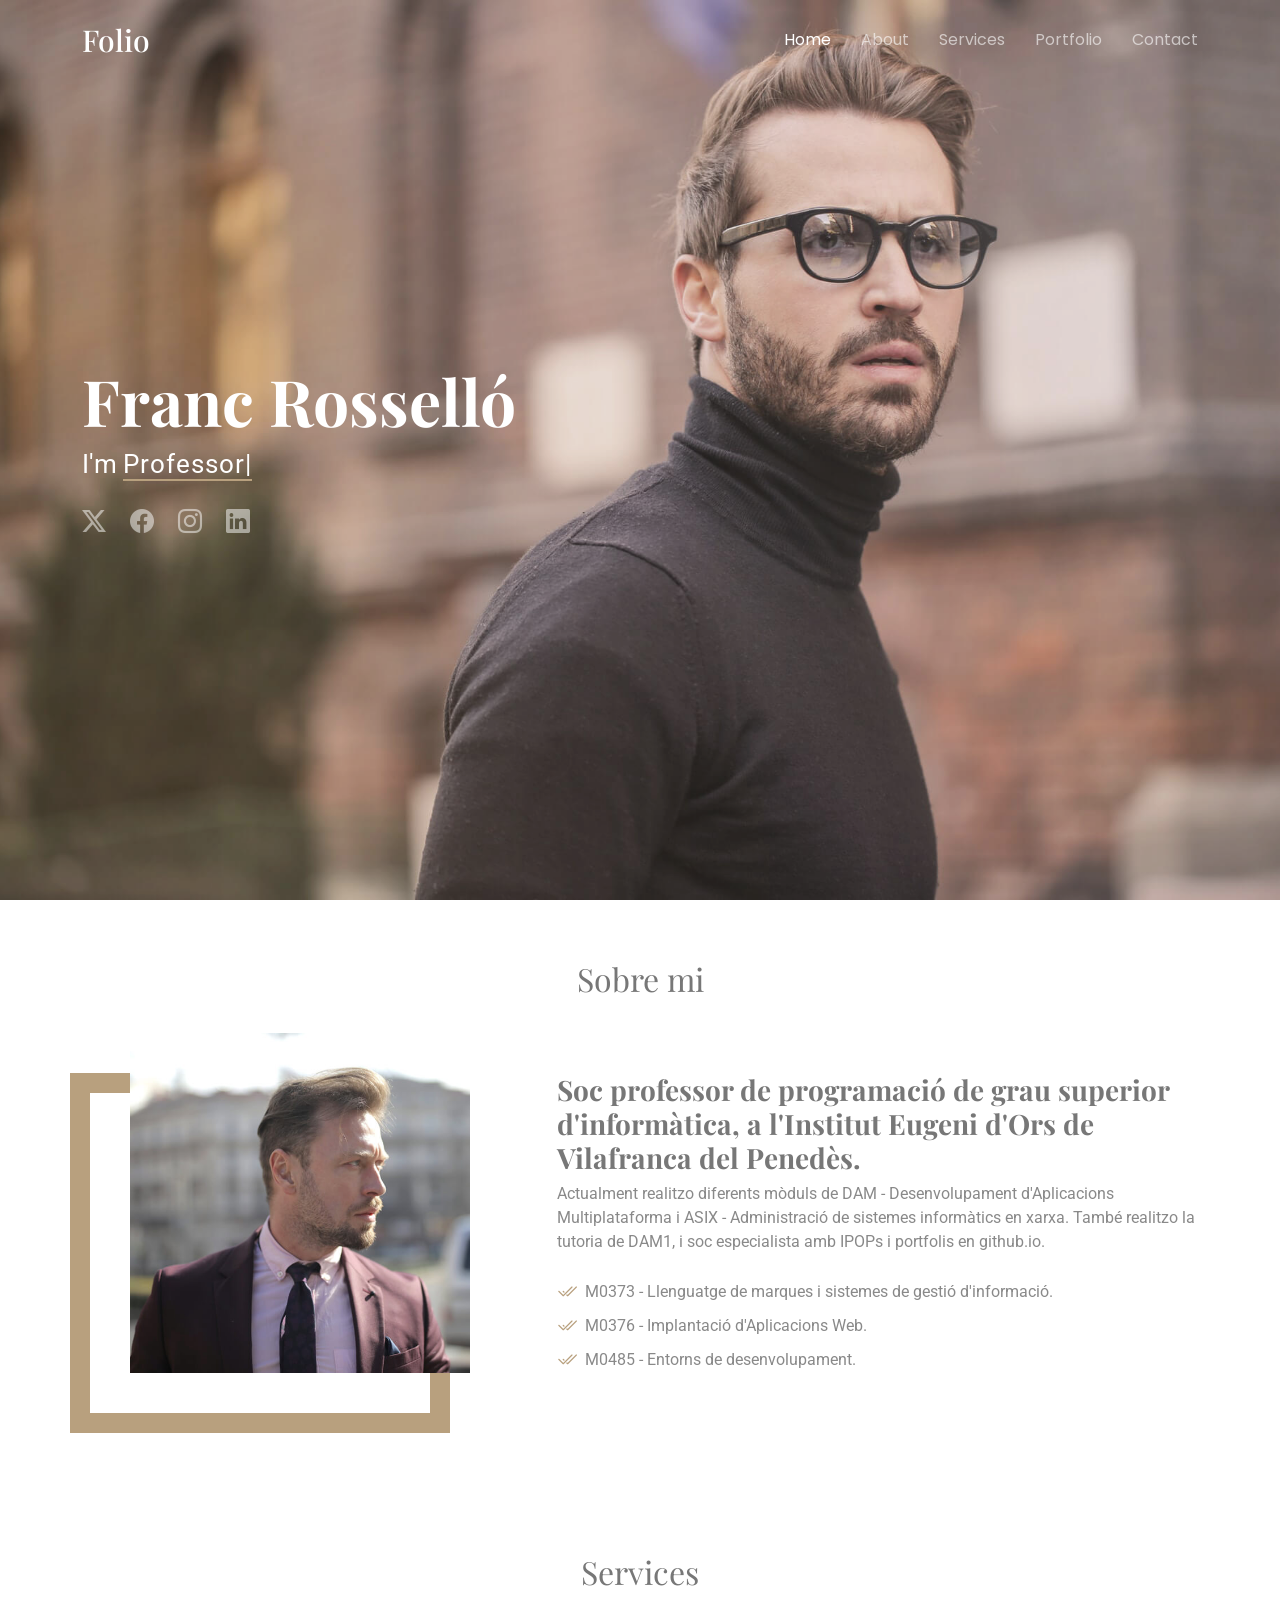
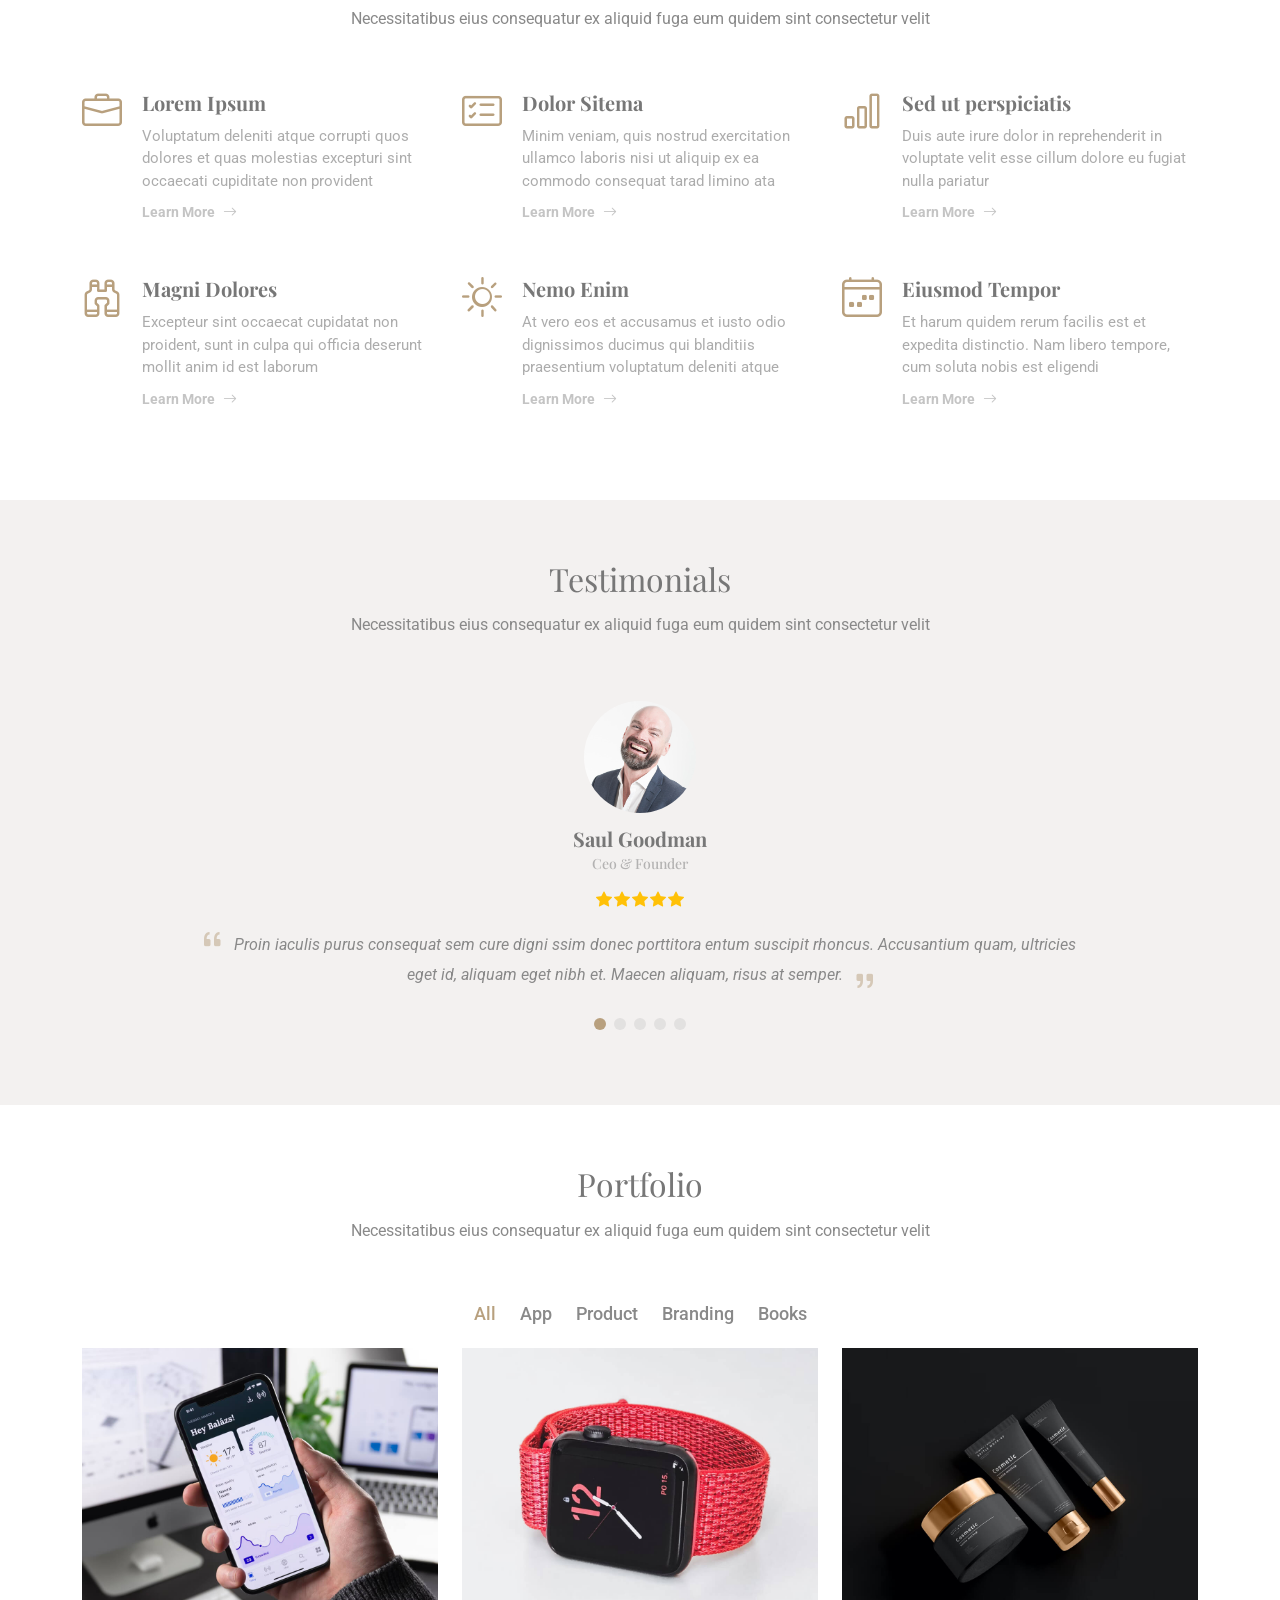
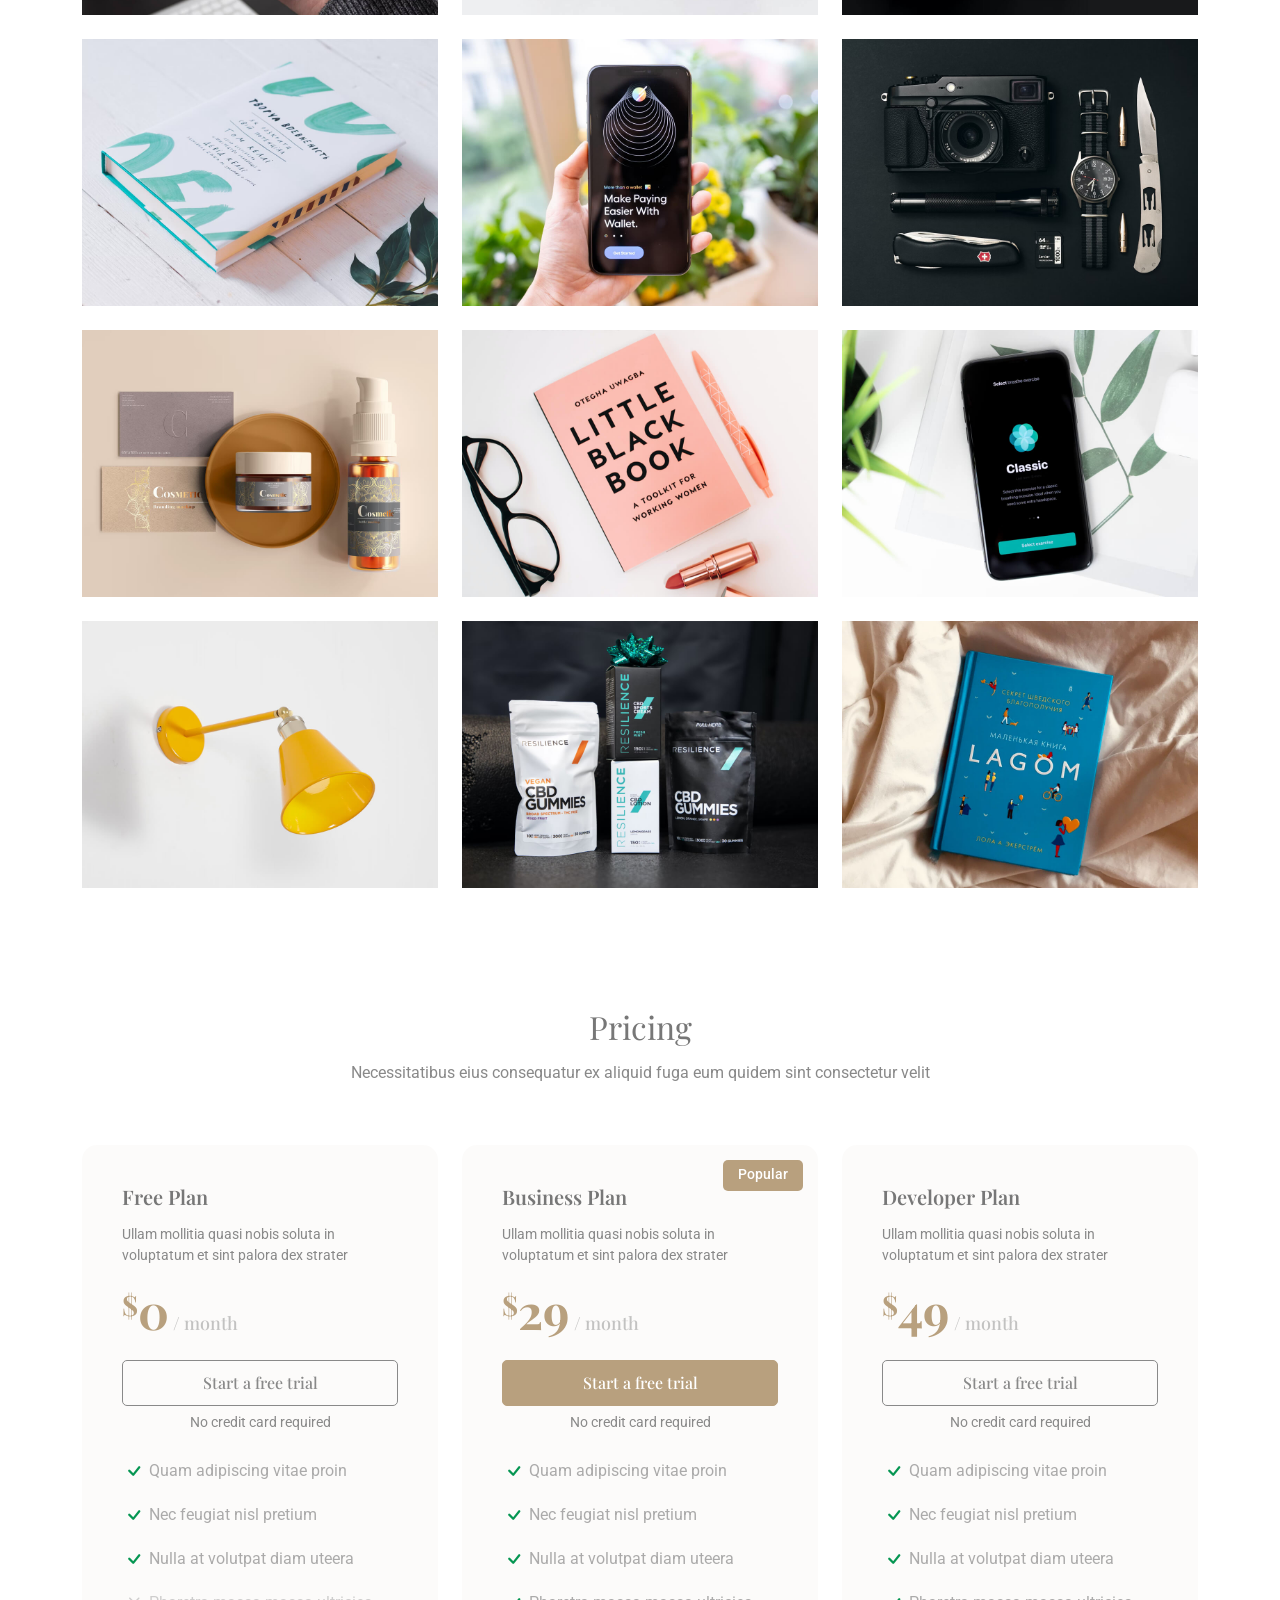
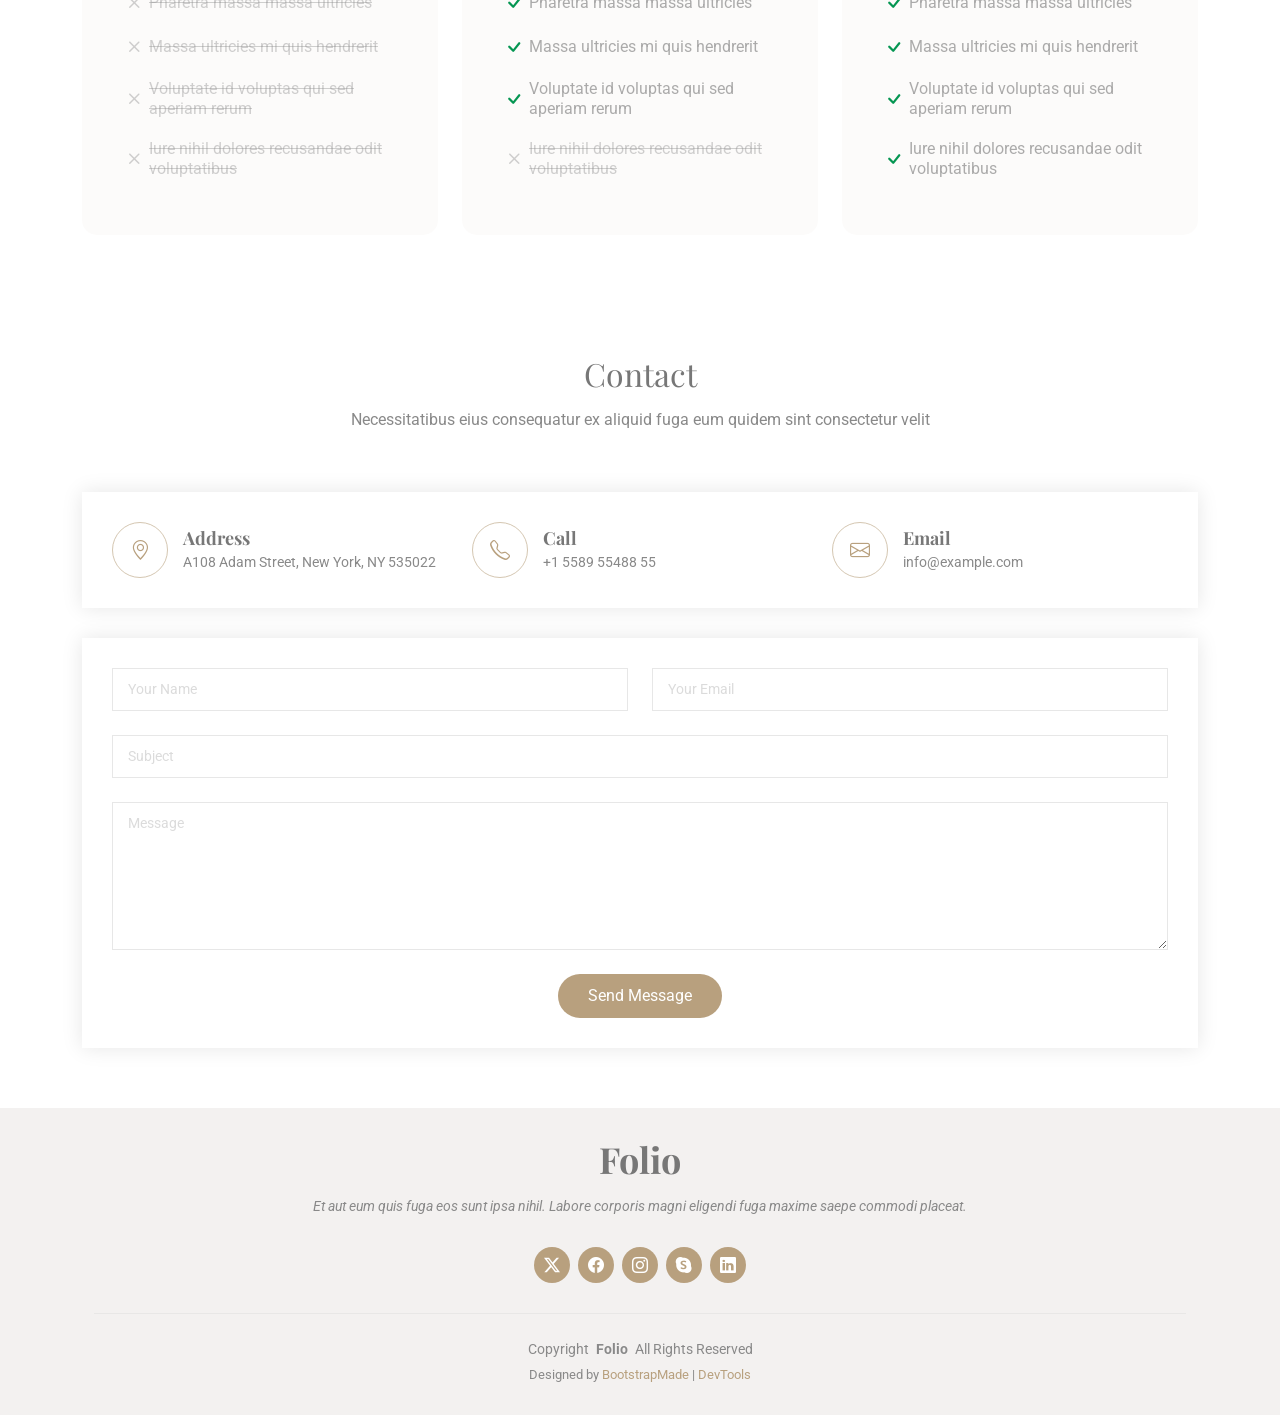
==== folio/index.html @ cf2a2f5f "Foli" ====
<!DOCTYPE html>
<html lang="ca">

<head>
  <meta charset="utf-8">
  <meta content="width=device-width, initial-scale=1.0" name="viewport">
  <title>Franc Rosselló</title>
  <meta name="description" content="">
  <meta name="keywords" content="">

  <!-- Favicons -->
  <link href="assets/img/favicon.png" rel="icon">
  <link href="assets/img/apple-touch-icon.png" rel="apple-touch-icon">

  <!-- Fonts -->
  <link href="https://fonts.googleapis.com" rel="preconnect">
  <link href="https://fonts.gstatic.com" rel="preconnect" crossorigin>
  <link href="https://fonts.googleapis.com/css2?family=Roboto:ital,wght@0,100;0,300;0,400;0,500;0,700;0,900;1,100;1,300;1,400;1,500;1,700;1,900&family=Poppins:ital,wght@0,100;0,200;0,300;0,400;0,500;0,600;0,700;0,800;0,900;1,100;1,200;1,300;1,400;1,500;1,600;1,700;1,800;1,900&family=Playfair+Display:ital,wght@0,400;0,500;0,600;0,700;0,800;0,900;1,400;1,500;1,600;1,700;1,800;1,900&display=swap" rel="stylesheet">

  <!-- Vendor CSS Files -->
  <link href="assets/vendor/bootstrap/css/bootstrap.min.css" rel="stylesheet">
  <link href="assets/vendor/bootstrap-icons/bootstrap-icons.css" rel="stylesheet">
  <link href="assets/vendor/aos/aos.css" rel="stylesheet">
  <link href="assets/vendor/swiper/swiper-bundle.min.css" rel="stylesheet">
  <link href="assets/vendor/glightbox/css/glightbox.min.css" rel="stylesheet">

  <!-- Main CSS File -->
  <link href="assets/css/main.css" rel="stylesheet">

  <!-- =======================================================
  * Template Name: Folio
  * Template URL: https://bootstrapmade.com/folio-bootstrap-portfolio-template/
  * Updated: Aug 08 2024 with Bootstrap v5.3.3
  * Author: BootstrapMade.com
  * License: https://bootstrapmade.com/license/
  ======================================================== -->
</head>

<body class="index-page">

  <header id="header" class="header d-flex align-items-center fixed-top">
    <div class="container-fluid container-xl position-relative d-flex align-items-center justify-content-between">

      <a href="index.html" class="logo d-flex align-items-center">
        <!-- Uncomment the line below if you also wish to use an image logo -->
        <!-- <img src="assets/img/logo.png" alt=""> -->
        <h1 class="sitename">Folio</h1>
      </a>

      <nav id="navmenu" class="navmenu">
        <ul>
          <li><a href="#hero" class="active">Home</a></li>
          <li><a href="#about">About</a></li>
          <li><a href="#services">Services</a></li>
          <li><a href="#portfolio">Portfolio</a></li>
          <!-- <li class="dropdown"><a href="#"><span>Dropdown</span> <i class="bi bi-chevron-down toggle-dropdown"></i></a>
            <ul>
              <li><a href="#">Dropdown 1</a></li>
              <li class="dropdown"><a href="#"><span>Deep Dropdown</span> <i class="bi bi-chevron-down toggle-dropdown"></i></a>
                <ul>
                  <li><a href="#">Deep Dropdown 1</a></li>
                  <li><a href="#">Deep Dropdown 2</a></li>
                  <li><a href="#">Deep Dropdown 3</a></li>
                  <li><a href="#">Deep Dropdown 4</a></li>
                  <li><a href="#">Deep Dropdown 5</a></li>
                </ul>
              </li>
              <li><a href="#">Dropdown 2</a></li>
              <li><a href="#">Dropdown 3</a></li>
              <li><a href="#">Dropdown 4</a></li>
            </ul>
          </li> -->
          <li><a href="#contact">Contact</a></li>
        </ul>
        <i class="mobile-nav-toggle d-xl-none bi bi-list"></i>
      </nav>

    </div>
  </header>

  <main class="main">

    <!-- Hero Section -->
    <section id="hero" class="hero section dark-background">

      <img src="assets/img/hero-bg.jpg" alt="" data-aos="fade-in">

      <div class="container" data-aos="fade-up" data-aos-delay="100">
        <h2>Franc Rosselló<br></h2>
        <p>I'm <span class="typed" data-typed-items="Professor, Programador, Tutor, Funcionari">Professor</span></p>
        <div class="social-links">
          <a href="#"><i class="bi bi-twitter-x"></i></a>
          <a href="#"><i class="bi bi-facebook"></i></a>
          <a href="#"><i class="bi bi-instagram"></i></a>
          <a href="#"><i class="bi bi-linkedin"></i></a>
        </div>
      </div>

    </section><!-- /Hero Section -->

    <!-- About Section -->
    <section id="about" class="about section">

      <!-- Section Title -->
      <div class="container section-title" data-aos="fade-up">
        <h2>Sobre mi</h2>

      </div><!-- End Section Title -->

      <div class="container" data-aos="fade-up" data-aos-delay="100">

        <div class="row gy-4 justify-content-between">
          <div class="col-lg-4 profile-img align-self-start">
            <img src="assets/img/profile-img.jpg" class="img-fluid" alt="">
          </div>
          <div class="col-lg-7 content">
            <h3>Soc professor de programació de grau superior d'informàtica, a l'Institut Eugeni d'Ors de Vilafranca del Penedès.</h3>
            <p>
             Actualment realitzo diferents mòduls de DAM - Desenvolupament d'Aplicacions Multiplataforma i ASIX - Administració de sistemes informàtics en xarxa. També realitzo la tutoria de DAM1, i soc especialista amb IPOPs i portfolis en github.io.
            </p>
            <ul>
              <li><i class="bi bi-check2-all"></i> <span>M0373 - Llenguatge de marques i sistemes de gestió d'informació.</span></li>
              <li><i class="bi bi-check2-all"></i> <span>M0376 - Implantació d'Aplicacions Web.</span></li>
              <li><i class="bi bi-check2-all"></i> <span>M0485 - Entorns de desenvolupament.</span></li>
            </ul>
          </div>
        </div>

      </div>

    </section><!-- /About Section -->

    <!-- Services Section -->
    <section id="services" class="services section">

      <!-- Section Title -->
      <div class="container section-title" data-aos="fade-up">
        <h2>Services</h2>
        <p>Necessitatibus eius consequatur ex aliquid fuga eum quidem sint consectetur velit</p>
      </div><!-- End Section Title -->

      <div class="container">

        <div class="row gy-4">

          <div class="col-lg-4 col-md-6 service-item d-flex" data-aos="fade-up" data-aos-delay="100">
            <div class="icon flex-shrink-0"><i class="bi bi-briefcase"></i></div>
            <div>
              <h4 class="title">Lorem Ipsum</h4>
              <p class="description">Voluptatum deleniti atque corrupti quos dolores et quas molestias excepturi sint occaecati cupiditate non provident</p>
              <a href="service-details.html" class="readmore stretched-link"><span>Learn More</span><i class="bi bi-arrow-right"></i></a>
            </div>
          </div>
          <!-- End Service Item -->

          <div class="col-lg-4 col-md-6 service-item d-flex" data-aos="fade-up" data-aos-delay="200">
            <div class="icon flex-shrink-0"><i class="bi bi-card-checklist"></i></div>
            <div>
              <h4 class="title">Dolor Sitema</h4>
              <p class="description">Minim veniam, quis nostrud exercitation ullamco laboris nisi ut aliquip ex ea commodo consequat tarad limino ata</p>
              <a href="service-details.html" class="readmore stretched-link"><span>Learn More</span><i class="bi bi-arrow-right"></i></a>
            </div>
          </div><!-- End Service Item -->

          <div class="col-lg-4 col-md-6 service-item d-flex" data-aos="fade-up" data-aos-delay="300">
            <div class="icon flex-shrink-0"><i class="bi bi-bar-chart"></i></div>
            <div>
              <h4 class="title">Sed ut perspiciatis</h4>
              <p class="description">Duis aute irure dolor in reprehenderit in voluptate velit esse cillum dolore eu fugiat nulla pariatur</p>
              <a href="service-details.html" class="readmore stretched-link"><span>Learn More</span><i class="bi bi-arrow-right"></i></a>
            </div>
          </div><!-- End Service Item -->

          <div class="col-lg-4 col-md-6 service-item d-flex" data-aos="fade-up" data-aos-delay="400">
            <div class="icon flex-shrink-0"><i class="bi bi-binoculars"></i></div>
            <div>
              <h4 class="title">Magni Dolores</h4>
              <p class="description">Excepteur sint occaecat cupidatat non proident, sunt in culpa qui officia deserunt mollit anim id est laborum</p>
              <a href="service-details.html" class="readmore stretched-link"><span>Learn More</span><i class="bi bi-arrow-right"></i></a>
            </div>
          </div><!-- End Service Item -->

          <div class="col-lg-4 col-md-6 service-item d-flex" data-aos="fade-up" data-aos-delay="500">
            <div class="icon flex-shrink-0"><i class="bi bi-brightness-high"></i></div>
            <div>
              <h4 class="title">Nemo Enim</h4>
              <p class="description">At vero eos et accusamus et iusto odio dignissimos ducimus qui blanditiis praesentium voluptatum deleniti atque</p>
              <a href="service-details.html" class="readmore stretched-link"><span>Learn More</span><i class="bi bi-arrow-right"></i></a>
            </div>
          </div><!-- End Service Item -->

          <div class="col-lg-4 col-md-6 service-item d-flex" data-aos="fade-up" data-aos-delay="600">
            <div class="icon flex-shrink-0"><i class="bi bi-calendar4-week"></i></div>
            <div>
              <h4 class="title">Eiusmod Tempor</h4>
              <p class="description">Et harum quidem rerum facilis est et expedita distinctio. Nam libero tempore, cum soluta nobis est eligendi</p>
              <a href="service-details.html" class="readmore stretched-link"><span>Learn More</span><i class="bi bi-arrow-right"></i></a>
            </div>
          </div><!-- End Service Item -->

        </div>

      </div>

    </section><!-- /Services Section -->

    <!-- Testimonials Section -->
    <section id="testimonials" class="testimonials section light-background">

      <!-- Section Title -->
      <div class="container section-title" data-aos="fade-up">
        <h2>Testimonials</h2>
        <p>Necessitatibus eius consequatur ex aliquid fuga eum quidem sint consectetur velit</p>
      </div><!-- End Section Title -->

      <div class="container" data-aos="fade-up" data-aos-delay="100">

        <div class="swiper init-swiper">
          <script type="application/json" class="swiper-config">
            {
              "loop": true,
              "speed": 600,
              "autoplay": {
                "delay": 5000
              },
              "slidesPerView": "auto",
              "pagination": {
                "el": ".swiper-pagination",
                "type": "bullets",
                "clickable": true
              }
            }
          </script>
          <div class="swiper-wrapper">

            <div class="swiper-slide">
              <div class="testimonial-item">
                <img src="assets/img/testimonials/testimonials-1.jpg" class="testimonial-img" alt="">
                <h3>Saul Goodman</h3>
                <h4>Ceo &amp; Founder</h4>
                <div class="stars">
                  <i class="bi bi-star-fill"></i><i class="bi bi-star-fill"></i><i class="bi bi-star-fill"></i><i class="bi bi-star-fill"></i><i class="bi bi-star-fill"></i>
                </div>
                <p>
                  <i class="bi bi-quote quote-icon-left"></i>
                  <span>Proin iaculis purus consequat sem cure digni ssim donec porttitora entum suscipit rhoncus. Accusantium quam, ultricies eget id, aliquam eget nibh et. Maecen aliquam, risus at semper.</span>
                  <i class="bi bi-quote quote-icon-right"></i>
                </p>
              </div>
            </div><!-- End testimonial item -->

            <div class="swiper-slide">
              <div class="testimonial-item">
                <img src="assets/img/testimonials/testimonials-2.jpg" class="testimonial-img" alt="">
                <h3>Sara Wilsson</h3>
                <h4>Designer</h4>
                <div class="stars">
                  <i class="bi bi-star-fill"></i><i class="bi bi-star-fill"></i><i class="bi bi-star-fill"></i><i class="bi bi-star-fill"></i><i class="bi bi-star-fill"></i>
                </div>
                <p>
                  <i class="bi bi-quote quote-icon-left"></i>
                  <span>Export tempor illum tamen malis malis eram quae irure esse labore quem cillum quid cillum eram malis quorum velit fore eram velit sunt aliqua noster fugiat irure amet legam anim culpa.</span>
                  <i class="bi bi-quote quote-icon-right"></i>
                </p>
              </div>
            </div><!-- End testimonial item -->

            <div class="swiper-slide">
              <div class="testimonial-item">
                <img src="assets/img/testimonials/testimonials-3.jpg" class="testimonial-img" alt="">
                <h3>Jena Karlis</h3>
                <h4>Store Owner</h4>
                <div class="stars">
                  <i class="bi bi-star-fill"></i><i class="bi bi-star-fill"></i><i class="bi bi-star-fill"></i><i class="bi bi-star-fill"></i><i class="bi bi-star-fill"></i>
                </div>
                <p>
                  <i class="bi bi-quote quote-icon-left"></i>
                  <span>Enim nisi quem export duis labore cillum quae magna enim sint quorum nulla quem veniam duis minim tempor labore quem eram duis noster aute amet eram fore quis sint minim.</span>
                  <i class="bi bi-quote quote-icon-right"></i>
                </p>
              </div>
            </div><!-- End testimonial item -->

            <div class="swiper-slide">
              <div class="testimonial-item">
                <img src="assets/img/testimonials/testimonials-4.jpg" class="testimonial-img" alt="">
                <h3>Matt Brandon</h3>
                <h4>Freelancer</h4>
                <div class="stars">
                  <i class="bi bi-star-fill"></i><i class="bi bi-star-fill"></i><i class="bi bi-star-fill"></i><i class="bi bi-star-fill"></i><i class="bi bi-star-fill"></i>
                </div>
                <p>
                  <i class="bi bi-quote quote-icon-left"></i>
                  <span>Fugiat enim eram quae cillum dolore dolor amet nulla culpa multos export minim fugiat minim velit minim dolor enim duis veniam ipsum anim magna sunt elit fore quem dolore labore illum veniam.</span>
                  <i class="bi bi-quote quote-icon-right"></i>
                </p>
              </div>
            </div><!-- End testimonial item -->

            <div class="swiper-slide">
              <div class="testimonial-item">
                <img src="assets/img/testimonials/testimonials-5.jpg" class="testimonial-img" alt="">
                <h3>John Larson</h3>
                <h4>Entrepreneur</h4>
                <div class="stars">
                  <i class="bi bi-star-fill"></i><i class="bi bi-star-fill"></i><i class="bi bi-star-fill"></i><i class="bi bi-star-fill"></i><i class="bi bi-star-fill"></i>
                </div>
                <p>
                  <i class="bi bi-quote quote-icon-left"></i>
                  <span>Quis quorum aliqua sint quem legam fore sunt eram irure aliqua veniam tempor noster veniam enim culpa labore duis sunt culpa nulla illum cillum fugiat legam esse veniam culpa fore nisi cillum quid.</span>
                  <i class="bi bi-quote quote-icon-right"></i>
                </p>
              </div>
            </div><!-- End testimonial item -->

          </div>
          <div class="swiper-pagination"></div>
        </div>

      </div>

    </section><!-- /Testimonials Section -->

    <!-- Portfolio Section -->
    <section id="portfolio" class="portfolio section">

      <!-- Section Title -->
      <div class="container section-title" data-aos="fade-up">
        <h2>Portfolio</h2>
        <p>Necessitatibus eius consequatur ex aliquid fuga eum quidem sint consectetur velit</p>
      </div><!-- End Section Title -->

      <div class="container">

        <div class="isotope-layout" data-default-filter="*" data-layout="masonry" data-sort="original-order">

          <ul class="portfolio-filters isotope-filters" data-aos="fade-up" data-aos-delay="100">
            <li data-filter="*" class="filter-active">All</li>
            <li data-filter=".filter-app">App</li>
            <li data-filter=".filter-product">Product</li>
            <li data-filter=".filter-branding">Branding</li>
            <li data-filter=".filter-books">Books</li>
          </ul><!-- End Portfolio Filters -->

          <div class="row gy-4 isotope-container" data-aos="fade-up" data-aos-delay="200">

            <div class="col-lg-4 col-md-6 portfolio-item isotope-item filter-app">
              <div class="portfolio-content h-100">
                <img src="assets/img/portfolio/app-1.jpg" class="img-fluid" alt="">
                <div class="portfolio-info">
                  <h4>App 1</h4>
                  <p>Lorem ipsum, dolor sit amet consectetur</p>
                  <a href="assets/img/portfolio/app-1.jpg" title="App 1" data-gallery="portfolio-gallery-app" class="glightbox preview-link"><i class="bi bi-zoom-in"></i></a>
                  <a href="portfolio-details.html" title="More Details" class="details-link"><i class="bi bi-link-45deg"></i></a>
                </div>
              </div>
            </div><!-- End Portfolio Item -->

            <div class="col-lg-4 col-md-6 portfolio-item isotope-item filter-product">
              <div class="portfolio-content h-100">
                <img src="assets/img/portfolio/product-1.jpg" class="img-fluid" alt="">
                <div class="portfolio-info">
                  <h4>Product 1</h4>
                  <p>Lorem ipsum, dolor sit amet consectetur</p>
                  <a href="assets/img/portfolio/product-1.jpg" title="Product 1" data-gallery="portfolio-gallery-product" class="glightbox preview-link"><i class="bi bi-zoom-in"></i></a>
                  <a href="portfolio-details.html" title="More Details" class="details-link"><i class="bi bi-link-45deg"></i></a>
                </div>
              </div>
            </div><!-- End Portfolio Item -->

            <div class="col-lg-4 col-md-6 portfolio-item isotope-item filter-branding">
              <div class="portfolio-content h-100">
                <img src="assets/img/portfolio/branding-1.jpg" class="img-fluid" alt="">
                <div class="portfolio-info">
                  <h4>Branding 1</h4>
                  <p>Lorem ipsum, dolor sit amet consectetur</p>
                  <a href="assets/img/portfolio/branding-1.jpg" title="Branding 1" data-gallery="portfolio-gallery-branding" class="glightbox preview-link"><i class="bi bi-zoom-in"></i></a>
                  <a href="portfolio-details.html" title="More Details" class="details-link"><i class="bi bi-link-45deg"></i></a>
                </div>
              </div>
            </div><!-- End Portfolio Item -->

            <div class="col-lg-4 col-md-6 portfolio-item isotope-item filter-books">
              <div class="portfolio-content h-100">
                <img src="assets/img/portfolio/books-1.jpg" class="img-fluid" alt="">
                <div class="portfolio-info">
                  <h4>Books 1</h4>
                  <p>Lorem ipsum, dolor sit amet consectetur</p>
                  <a href="assets/img/portfolio/books-1.jpg" title="Branding 1" data-gallery="portfolio-gallery-book" class="glightbox preview-link"><i class="bi bi-zoom-in"></i></a>
                  <a href="portfolio-details.html" title="More Details" class="details-link"><i class="bi bi-link-45deg"></i></a>
                </div>
              </div>
            </div><!-- End Portfolio Item -->

            <div class="col-lg-4 col-md-6 portfolio-item isotope-item filter-app">
              <div class="portfolio-content h-100">
                <img src="assets/img/portfolio/app-2.jpg" class="img-fluid" alt="">
                <div class="portfolio-info">
                  <h4>App 2</h4>
                  <p>Lorem ipsum, dolor sit amet consectetur</p>
                  <a href="assets/img/portfolio/app-2.jpg" title="App 2" data-gallery="portfolio-gallery-app" class="glightbox preview-link"><i class="bi bi-zoom-in"></i></a>
                  <a href="portfolio-details.html" title="More Details" class="details-link"><i class="bi bi-link-45deg"></i></a>
                </div>
              </div>
            </div><!-- End Portfolio Item -->

            <div class="col-lg-4 col-md-6 portfolio-item isotope-item filter-product">
              <div class="portfolio-content h-100">
                <img src="assets/img/portfolio/product-2.jpg" class="img-fluid" alt="">
                <div class="portfolio-info">
                  <h4>Product 2</h4>
                  <p>Lorem ipsum, dolor sit amet consectetur</p>
                  <a href="assets/img/portfolio/product-2.jpg" title="Product 2" data-gallery="portfolio-gallery-product" class="glightbox preview-link"><i class="bi bi-zoom-in"></i></a>
                  <a href="portfolio-details.html" title="More Details" class="details-link"><i class="bi bi-link-45deg"></i></a>
                </div>
              </div>
            </div><!-- End Portfolio Item -->

            <div class="col-lg-4 col-md-6 portfolio-item isotope-item filter-branding">
              <div class="portfolio-content h-100">
                <img src="assets/img/portfolio/branding-2.jpg" class="img-fluid" alt="">
                <div class="portfolio-info">
                  <h4>Branding 2</h4>
                  <p>Lorem ipsum, dolor sit amet consectetur</p>
                  <a href="assets/img/portfolio/branding-2.jpg" title="Branding 2" data-gallery="portfolio-gallery-branding" class="glightbox preview-link"><i class="bi bi-zoom-in"></i></a>
                  <a href="portfolio-details.html" title="More Details" class="details-link"><i class="bi bi-link-45deg"></i></a>
                </div>
              </div>
            </div><!-- End Portfolio Item -->

            <div class="col-lg-4 col-md-6 portfolio-item isotope-item filter-books">
              <div class="portfolio-content h-100">
                <img src="assets/img/portfolio/books-2.jpg" class="img-fluid" alt="">
                <div class="portfolio-info">
                  <h4>Books 2</h4>
                  <p>Lorem ipsum, dolor sit amet consectetur</p>
                  <a href="assets/img/portfolio/books-2.jpg" title="Branding 2" data-gallery="portfolio-gallery-book" class="glightbox preview-link"><i class="bi bi-zoom-in"></i></a>
                  <a href="portfolio-details.html" title="More Details" class="details-link"><i class="bi bi-link-45deg"></i></a>
                </div>
              </div>
            </div><!-- End Portfolio Item -->

            <div class="col-lg-4 col-md-6 portfolio-item isotope-item filter-app">
              <div class="portfolio-content h-100">
                <img src="assets/img/portfolio/app-3.jpg" class="img-fluid" alt="">
                <div class="portfolio-info">
                  <h4>App 3</h4>
                  <p>Lorem ipsum, dolor sit amet consectetur</p>
                  <a href="assets/img/portfolio/app-3.jpg" title="App 3" data-gallery="portfolio-gallery-app" class="glightbox preview-link"><i class="bi bi-zoom-in"></i></a>
                  <a href="portfolio-details.html" title="More Details" class="details-link"><i class="bi bi-link-45deg"></i></a>
                </div>
              </div>
            </div><!-- End Portfolio Item -->

            <div class="col-lg-4 col-md-6 portfolio-item isotope-item filter-product">
              <div class="portfolio-content h-100">
                <img src="assets/img/portfolio/product-3.jpg" class="img-fluid" alt="">
                <div class="portfolio-info">
                  <h4>Product 3</h4>
                  <p>Lorem ipsum, dolor sit amet consectetur</p>
                  <a href="assets/img/portfolio/product-3.jpg" title="Product 3" data-gallery="portfolio-gallery-product" class="glightbox preview-link"><i class="bi bi-zoom-in"></i></a>
                  <a href="portfolio-details.html" title="More Details" class="details-link"><i class="bi bi-link-45deg"></i></a>
                </div>
              </div>
            </div><!-- End Portfolio Item -->

            <div class="col-lg-4 col-md-6 portfolio-item isotope-item filter-branding">
              <div class="portfolio-content h-100">
                <img src="assets/img/portfolio/branding-3.jpg" class="img-fluid" alt="">
                <div class="portfolio-info">
                  <h4>Branding 3</h4>
                  <p>Lorem ipsum, dolor sit amet consectetur</p>
                  <a href="assets/img/portfolio/branding-3.jpg" title="Branding 2" data-gallery="portfolio-gallery-branding" class="glightbox preview-link"><i class="bi bi-zoom-in"></i></a>
                  <a href="portfolio-details.html" title="More Details" class="details-link"><i class="bi bi-link-45deg"></i></a>
                </div>
              </div>
            </div><!-- End Portfolio Item -->

            <div class="col-lg-4 col-md-6 portfolio-item isotope-item filter-books">
              <div class="portfolio-content h-100">
                <img src="assets/img/portfolio/books-3.jpg" class="img-fluid" alt="">
                <div class="portfolio-info">
                  <h4>Books 3</h4>
                  <p>Lorem ipsum, dolor sit amet consectetur</p>
                  <a href="assets/img/portfolio/books-3.jpg" title="Branding 3" data-gallery="portfolio-gallery-book" class="glightbox preview-link"><i class="bi bi-zoom-in"></i></a>
                  <a href="portfolio-details.html" title="More Details" class="details-link"><i class="bi bi-link-45deg"></i></a>
                </div>
              </div>
            </div><!-- End Portfolio Item -->

          </div><!-- End Portfolio Container -->

        </div>

      </div>

    </section><!-- /Portfolio Section -->

    <!-- Pricing Section -->
    <section id="pricing" class="pricing section">

      <!-- Section Title -->
      <div class="container section-title" data-aos="fade-up">
        <h2>Pricing</h2>
        <p>Necessitatibus eius consequatur ex aliquid fuga eum quidem sint consectetur velit</p>
      </div><!-- End Section Title -->

      <div class="container">

        <div class="row gy-4">

          <div class="col-lg-4" data-aos="zoom-in" data-aos-delay="100">
            <div class="pricing-item">
              <h3>Free Plan</h3>
              <p class="description">Ullam mollitia quasi nobis soluta in voluptatum et sint palora dex strater</p>
              <h4><sup>$</sup>0<span> / month</span></h4>
              <a href="#" class="cta-btn">Start a free trial</a>
              <p class="text-center small">No credit card required</p>
              <ul>
                <li><i class="bi bi-check"></i> <span>Quam adipiscing vitae proin</span></li>
                <li><i class="bi bi-check"></i> <span>Nec feugiat nisl pretium</span></li>
                <li><i class="bi bi-check"></i> <span>Nulla at volutpat diam uteera</span></li>
                <li class="na"><i class="bi bi-x"></i> <span>Pharetra massa massa ultricies</span></li>
                <li class="na"><i class="bi bi-x"></i> <span>Massa ultricies mi quis hendrerit</span></li>
                <li class="na"><i class="bi bi-x"></i> <span>Voluptate id voluptas qui sed aperiam rerum</span></li>
                <li class="na"><i class="bi bi-x"></i> <span>Iure nihil dolores recusandae odit voluptatibus</span></li>
              </ul>
            </div>
          </div><!-- End Pricing Item -->

          <div class="col-lg-4" data-aos="zoom-in" data-aos-delay="200">
            <div class="pricing-item featured">
              <p class="popular">Popular</p>
              <h3>Business Plan</h3>
              <p class="description">Ullam mollitia quasi nobis soluta in voluptatum et sint palora dex strater</p>
              <h4><sup>$</sup>29<span> / month</span></h4>
              <a href="#" class="cta-btn">Start a free trial</a>
              <p class="text-center small">No credit card required</p>
              <ul>
                <li><i class="bi bi-check"></i> <span>Quam adipiscing vitae proin</span></li>
                <li><i class="bi bi-check"></i> <span>Nec feugiat nisl pretium</span></li>
                <li><i class="bi bi-check"></i> <span>Nulla at volutpat diam uteera</span></li>
                <li><i class="bi bi-check"></i> <span>Pharetra massa massa ultricies</span></li>
                <li><i class="bi bi-check"></i> <span>Massa ultricies mi quis hendrerit</span></li>
                <li><i class="bi bi-check"></i> <span>Voluptate id voluptas qui sed aperiam rerum</span></li>
                <li class="na"><i class="bi bi-x"></i> <span>Iure nihil dolores recusandae odit voluptatibus</span></li>
              </ul>
            </div>
          </div><!-- End Pricing Item -->

          <div class="col-lg-4" data-aos="zoom-in" data-aos-delay="300">
            <div class="pricing-item">
              <h3>Developer Plan</h3>
              <p class="description">Ullam mollitia quasi nobis soluta in voluptatum et sint palora dex strater</p>
              <h4><sup>$</sup>49<span> / month</span></h4>
              <a href="#" class="cta-btn">Start a free trial</a>
              <p class="text-center small">No credit card required</p>
              <ul>
                <li><i class="bi bi-check"></i> <span>Quam adipiscing vitae proin</span></li>
                <li><i class="bi bi-check"></i> <span>Nec feugiat nisl pretium</span></li>
                <li><i class="bi bi-check"></i> <span>Nulla at volutpat diam uteera</span></li>
                <li><i class="bi bi-check"></i> <span>Pharetra massa massa ultricies</span></li>
                <li><i class="bi bi-check"></i> <span>Massa ultricies mi quis hendrerit</span></li>
                <li><i class="bi bi-check"></i> <span>Voluptate id voluptas qui sed aperiam rerum</span></li>
                <li><i class="bi bi-check"></i> <span>Iure nihil dolores recusandae odit voluptatibus</span></li>
              </ul>
            </div>
          </div><!-- End Pricing Item -->

        </div>

      </div>

    </section><!-- /Pricing Section -->

    <!-- Contact Section -->
    <section id="contact" class="contact section">

      <!-- Section Title -->
      <div class="container section-title" data-aos="fade-up">
        <h2>Contact</h2>
        <p>Necessitatibus eius consequatur ex aliquid fuga eum quidem sint consectetur velit</p>
      </div><!-- End Section Title -->

      <div class="container" data-aos="fade-up" data-aos-delay="100">

        <div class="info-wrap" data-aos="fade-up" data-aos-delay="200">
          <div class="row gy-5">

            <div class="col-lg-4">
              <div class="info-item d-flex align-items-center">
                <i class="bi bi-geo-alt flex-shrink-0"></i>
                <div>
                  <h3>Address</h3>
                  <p>A108 Adam Street, New York, NY 535022</p>
                </div>
              </div>
            </div><!-- End Info Item -->

            <div class="col-lg-4">
              <div class="info-item d-flex align-items-center">
                <i class="bi bi-telephone flex-shrink-0"></i>
                <div>
                  <h3>Call<br></h3>
                  <p>+1 5589 55488 55</p>
                </div>
              </div>
            </div><!-- End Info Item -->

            <div class="col-lg-4">
              <div class="info-item d-flex align-items-center">
                <i class="bi bi-envelope flex-shrink-0"></i>
                <div>
                  <h3>Email</h3>
                  <p>info@example.com</p>
                </div>
              </div>
            </div><!-- End Info Item -->

          </div>
        </div>

        <form action="forms/contact.php" method="post" class="php-email-form" data-aos="fade-up" data-aos-delay="300">
          <div class="row gy-4">

            <div class="col-md-6">
              <input type="text" name="name" class="form-control" placeholder="Your Name" required="">
            </div>

            <div class="col-md-6 ">
              <input type="email" class="form-control" name="email" placeholder="Your Email" required="">
            </div>

            <div class="col-md-12">
              <input type="text" class="form-control" name="subject" placeholder="Subject" required="">
            </div>

            <div class="col-md-12">
              <textarea class="form-control" name="message" rows="6" placeholder="Message" required=""></textarea>
            </div>

            <div class="col-md-12 text-center">
              <div class="loading">Loading</div>
              <div class="error-message"></div>
              <div class="sent-message">Your message has been sent. Thank you!</div>

              <button type="submit">Send Message</button>
            </div>

          </div>
        </form><!-- End Contact Form -->

      </div>

    </section><!-- /Contact Section -->

  </main>

  <footer id="footer" class="footer light-background">
    <div class="container">
      <h3 class="sitename">Folio</h3>
      <p>Et aut eum quis fuga eos sunt ipsa nihil. Labore corporis magni eligendi fuga maxime saepe commodi placeat.</p>
      <div class="social-links d-flex justify-content-center">
        <a href=""><i class="bi bi-twitter-x"></i></a>
        <a href=""><i class="bi bi-facebook"></i></a>
        <a href=""><i class="bi bi-instagram"></i></a>
        <a href=""><i class="bi bi-skype"></i></a>
        <a href=""><i class="bi bi-linkedin"></i></a>
      </div>
      <div class="container">
        <div class="copyright">
          <span>Copyright</span> <strong class="px-1 sitename">Folio</strong> <span>All Rights Reserved</span>
        </div>
        <div class="credits">
          <!-- All the links in the footer should remain intact. -->
          <!-- You can delete the links only if you've purchased the pro version. -->
          <!-- Licensing information: https://bootstrapmade.com/license/ -->
          <!-- Purchase the pro version with working PHP/AJAX contact form: [buy-url] -->
          Designed by <a href="https://bootstrapmade.com/">BootstrapMade</a> | <a href="https://bootstrapmade.com/tools/">DevTools</a>
        </div>
      </div>
    </div>
  </footer>

  <!-- Scroll Top -->
  <a href="#" id="scroll-top" class="scroll-top d-flex align-items-center justify-content-center"><i class="bi bi-arrow-up-short"></i></a>

  <!-- Preloader -->
  <div id="preloader"></div>

  <!-- Vendor JS Files -->
  <script src="assets/vendor/bootstrap/js/bootstrap.bundle.min.js"></script>
  <script src="assets/vendor/php-email-form/validate.js"></script>
  <script src="assets/vendor/aos/aos.js"></script>
  <script src="assets/vendor/typed.js/typed.umd.js"></script>
  <script src="assets/vendor/swiper/swiper-bundle.min.js"></script>
  <script src="assets/vendor/glightbox/js/glightbox.min.js"></script>
  <script src="assets/vendor/imagesloaded/imagesloaded.pkgd.min.js"></script>
  <script src="assets/vendor/isotope-layout/isotope.pkgd.min.js"></script>

  <!-- Main JS File -->
  <script src="assets/js/main.js"></script>

</body>

</html>
---- folio/assets/css/main.css ----
/**
* Template Name: Folio
* Template URL: https://bootstrapmade.com/folio-bootstrap-portfolio-template/
* Updated: Aug 08 2024 with Bootstrap v5.3.3
* Author: BootstrapMade.com
* License: https://bootstrapmade.com/license/
*/

/*--------------------------------------------------------------
# Font & Color Variables
# Help: https://bootstrapmade.com/color-system/
--------------------------------------------------------------*/
/* Fonts */
:root {
  --default-font: "Roboto",  system-ui, -apple-system, "Segoe UI", Roboto, "Helvetica Neue", Arial, "Noto Sans", "Liberation Sans", sans-serif, "Apple Color Emoji", "Segoe UI Emoji", "Segoe UI Symbol", "Noto Color Emoji";
  --heading-font: "Playfair Display",  sans-serif;
  --nav-font: "Poppins",  sans-serif;
}

/* Global Colors - The following color variables are used throughout the website. Updating them here will change the color scheme of the entire website */
:root { 
  --background-color: #ffffff; /* Background color for the entire website, including individual sections */
  --default-color: #898989; /* Default color used for the majority of the text content across the entire website */
  --heading-color: #777777; /* Color for headings, subheadings and title throughout the website */
  --accent-color: #b8a07e; /* Accent color that represents your brand on the website. It's used for buttons, links, and other elements that need to stand out */
  --surface-color: #ffffff; /* The surface color is used as a background of boxed elements within sections, such as cards, icon boxes, or other elements that require a visual separation from the global background. */
  --contrast-color: #ffffff; /* Contrast color for text, ensuring readability against backgrounds of accent, heading, or default colors. */
}

/* Nav Menu Colors - The following color variables are used specifically for the navigation menu. They are separate from the global colors to allow for more customization options */
:root {
  --nav-color: rgba(255, 255, 255, 0.6);  /* The default color of the main navmenu links */
  --nav-hover-color: #ffffff; /* Applied to main navmenu links when they are hovered over or active */
  --nav-mobile-background-color: #ffffff; /* Used as the background color for mobile navigation menu */
  --nav-dropdown-background-color: #ffffff; /* Used as the background color for dropdown items that appear when hovering over primary navigation items */
  --nav-dropdown-color: #898989; /* Used for navigation links of the dropdown items in the navigation menu. */
  --nav-dropdown-hover-color: #b8a07e; /* Similar to --nav-hover-color, this color is applied to dropdown navigation links when they are hovered over. */
}

/* Color Presets - These classes override global colors when applied to any section or element, providing reuse of the sam color scheme. */

.light-background {
  --background-color: #f3f1f0;
  --surface-color: #ffffff;
}

.dark-background {
  --background-color: #858484;
  --default-color: #ffffff;
  --heading-color: #ffffff;
  --surface-color: #9e9e9e;
  --contrast-color: #ffffff;
}

/* Smooth scroll */
:root {
  scroll-behavior: smooth;
}

/*--------------------------------------------------------------
# General Styling & Shared Classes
--------------------------------------------------------------*/
body {
  color: var(--default-color);
  background-color: var(--background-color);
  font-family: var(--default-font);
}

a {
  color: var(--accent-color);
  text-decoration: none;
  transition: 0.3s;
}

a:hover {
  color: color-mix(in srgb, var(--accent-color), transparent 25%);
  text-decoration: none;
}

h1,
h2,
h3,
h4,
h5,
h6 {
  color: var(--heading-color);
  font-family: var(--heading-font);
}

/* PHP Email Form Messages
------------------------------*/
.php-email-form .error-message {
  display: none;
  background: #df1529;
  color: #ffffff;
  text-align: left;
  padding: 15px;
  margin-bottom: 24px;
  font-weight: 600;
}

.php-email-form .sent-message {
  display: none;
  color: #ffffff;
  background: #059652;
  text-align: center;
  padding: 15px;
  margin-bottom: 24px;
  font-weight: 600;
}

.php-email-form .loading {
  display: none;
  background: var(--surface-color);
  text-align: center;
  padding: 15px;
  margin-bottom: 24px;
}

.php-email-form .loading:before {
  content: "";
  display: inline-block;
  border-radius: 50%;
  width: 24px;
  height: 24px;
  margin: 0 10px -6px 0;
  border: 3px solid var(--accent-color);
  border-top-color: var(--surface-color);
  animation: php-email-form-loading 1s linear infinite;
}

@keyframes php-email-form-loading {
  0% {
    transform: rotate(0deg);
  }

  100% {
    transform: rotate(360deg);
  }
}

/*--------------------------------------------------------------
# Global Header
--------------------------------------------------------------*/
.header {
  --background-color: rgba(0, 0, 0, 0);
  --default-color: #ffffff;
  --heading-color: #ffffff;
  color: var(--default-color);
  background-color: var(--background-color);
  padding: 10px 0;
  transition: all 0.5s;
  z-index: 997;
}

.header .logo {
  line-height: 1;
}

.header .logo img {
  max-height: 32px;
  margin-right: 8px;
}

.header .logo h1 {
  font-size: 30px;
  margin: 0;
  font-weight: 4700;
  color: var(--heading-color);
}

.scrolled .header {
  box-shadow: 0px 0 18px rgba(0, 0, 0, 0.1);
}

/* Global Header on Scroll
------------------------------*/
.scrolled .header {
  --background-color: rgba(82, 78, 68, 0.8);
}

/*--------------------------------------------------------------
# Navigation Menu
--------------------------------------------------------------*/
/* Navmenu - Desktop */
@media (min-width: 1200px) {
  .navmenu {
    padding: 0;
  }

  .navmenu ul {
    margin: 0;
    padding: 0;
    display: flex;
    list-style: none;
    align-items: center;
  }

  .navmenu li {
    position: relative;
  }

  .navmenu a,
  .navmenu a:focus {
    color: var(--nav-color);
    padding: 18px 15px;
    font-size: 16px;
    font-family: var(--nav-font);
    font-weight: 400;
    display: flex;
    align-items: center;
    justify-content: space-between;
    white-space: nowrap;
    transition: 0.3s;
  }

  .navmenu a i,
  .navmenu a:focus i {
    font-size: 12px;
    line-height: 0;
    margin-left: 5px;
    transition: 0.3s;
  }

  .navmenu li:last-child a {
    padding-right: 0;
  }

  .navmenu li:hover>a,
  .navmenu .active,
  .navmenu .active:focus {
    color: var(--nav-hover-color);
  }

  .navmenu .dropdown ul {
    margin: 0;
    padding: 10px 0;
    background: var(--nav-dropdown-background-color);
    display: block;
    position: absolute;
    visibility: hidden;
    left: 14px;
    top: 130%;
    opacity: 0;
    transition: 0.3s;
    border-radius: 4px;
    z-index: 99;
    box-shadow: 0px 0px 30px rgba(0, 0, 0, 0.1);
  }

  .navmenu .dropdown ul li {
    min-width: 200px;
  }

  .navmenu .dropdown ul a {
    padding: 10px 20px;
    font-size: 15px;
    text-transform: none;
    color: var(--nav-dropdown-color);
  }

  .navmenu .dropdown ul a i {
    font-size: 12px;
  }

  .navmenu .dropdown ul a:hover,
  .navmenu .dropdown ul .active:hover,
  .navmenu .dropdown ul li:hover>a {
    color: var(--nav-dropdown-hover-color);
  }

  .navmenu .dropdown:hover>ul {
    opacity: 1;
    top: 100%;
    visibility: visible;
  }

  .navmenu .dropdown .dropdown ul {
    top: 0;
    left: -90%;
    visibility: hidden;
  }

  .navmenu .dropdown .dropdown:hover>ul {
    opacity: 1;
    top: 0;
    left: -100%;
    visibility: visible;
  }
}

/* Navmenu - Mobile */
@media (max-width: 1199px) {
  .mobile-nav-toggle {
    color: var(--nav-color);
    font-size: 28px;
    line-height: 0;
    margin-right: 10px;
    cursor: pointer;
    transition: color 0.3s;
  }

  .navmenu {
    padding: 0;
    z-index: 9997;
  }

  .navmenu ul {
    display: none;
    list-style: none;
    position: absolute;
    inset: 60px 20px 20px 20px;
    padding: 10px 0;
    margin: 0;
    border-radius: 6px;
    background-color: var(--nav-mobile-background-color);
    overflow-y: auto;
    transition: 0.3s;
    z-index: 9998;
    box-shadow: 0px 0px 30px rgba(0, 0, 0, 0.1);
  }

  .navmenu a,
  .navmenu a:focus {
    color: var(--nav-dropdown-color);
    padding: 10px 20px;
    font-family: var(--nav-font);
    font-size: 17px;
    font-weight: 500;
    display: flex;
    align-items: center;
    justify-content: space-between;
    white-space: nowrap;
    transition: 0.3s;
  }

  .navmenu a i,
  .navmenu a:focus i {
    font-size: 12px;
    line-height: 0;
    margin-left: 5px;
    width: 30px;
    height: 30px;
    display: flex;
    align-items: center;
    justify-content: center;
    border-radius: 50%;
    transition: 0.3s;
    background-color: color-mix(in srgb, var(--accent-color), transparent 90%);
  }

  .navmenu a i:hover,
  .navmenu a:focus i:hover {
    background-color: var(--accent-color);
    color: var(--contrast-color);
  }

  .navmenu a:hover,
  .navmenu .active,
  .navmenu .active:focus {
    color: var(--nav-dropdown-hover-color);
  }

  .navmenu .active i,
  .navmenu .active:focus i {
    background-color: var(--accent-color);
    color: var(--contrast-color);
    transform: rotate(180deg);
  }

  .navmenu .dropdown ul {
    position: static;
    display: none;
    z-index: 99;
    padding: 10px 0;
    margin: 10px 20px;
    background-color: var(--nav-dropdown-background-color);
    border: 1px solid color-mix(in srgb, var(--default-color), transparent 90%);
    box-shadow: none;
    transition: all 0.5s ease-in-out;
  }

  .navmenu .dropdown ul ul {
    background-color: rgba(33, 37, 41, 0.1);
  }

  .navmenu .dropdown>.dropdown-active {
    display: block;
    background-color: rgba(33, 37, 41, 0.03);
  }

  .mobile-nav-active {
    overflow: hidden;
  }

  .mobile-nav-active .mobile-nav-toggle {
    color: #fff;
    position: absolute;
    font-size: 32px;
    top: 15px;
    right: 15px;
    margin-right: 0;
    z-index: 9999;
  }

  .mobile-nav-active .navmenu {
    position: fixed;
    overflow: hidden;
    inset: 0;
    background: rgba(33, 37, 41, 0.8);
    transition: 0.3s;
  }

  .mobile-nav-active .navmenu>ul {
    display: block;
  }
}

/*--------------------------------------------------------------
# Global Footer
--------------------------------------------------------------*/
.footer {
  color: var(--default-color);
  background-color: var(--background-color);
  font-size: 14px;
  text-align: center;
  padding: 30px 0;
  position: relative;
}

.footer h3 {
  font-size: 36px;
  font-weight: 700;
  position: relative;
  padding: 0;
  margin: 0 0 15px 0;
}

.footer p {
  font-size: 15;
  font-style: italic;
  padding: 0;
  margin: 0 0 30px 0;
}

.footer .social-links {
  margin: 0 0 30px 0;
}

.footer .social-links a {
  font-size: 16px;
  display: flex;
  align-items: center;
  justify-content: center;
  background: var(--accent-color);
  color: var(--contrast-color);
  line-height: 1;
  margin: 0 4px;
  border-radius: 50%;
  text-align: center;
  width: 36px;
  height: 36px;
  transition: 0.3s;
}

.footer .social-links a:hover {
  background: color-mix(in srgb, var(--accent-color), transparent 20%);
  text-decoration: none;
}

.footer .copyright {
  padding-top: 25px;
  border-top: 1px solid color-mix(in srgb, var(--default-color), transparent 90%);
}

.footer .credits {
  font-size: 13px;
  padding-top: 5px;
}

/*--------------------------------------------------------------
# Preloader
--------------------------------------------------------------*/
#preloader {
  position: fixed;
  inset: 0;
  z-index: 999999;
  overflow: hidden;
  background: var(--background-color);
  transition: all 0.6s ease-out;
}

#preloader:before {
  content: "";
  position: fixed;
  top: calc(50% - 30px);
  left: calc(50% - 30px);
  border: 6px solid #ffffff;
  border-color: var(--accent-color) transparent var(--accent-color) transparent;
  border-radius: 50%;
  width: 60px;
  height: 60px;
  animation: animate-preloader 1.5s linear infinite;
}

@keyframes animate-preloader {
  0% {
    transform: rotate(0deg);
  }

  100% {
    transform: rotate(360deg);
  }
}

/*--------------------------------------------------------------
# Scroll Top Button
--------------------------------------------------------------*/
.scroll-top {
  position: fixed;
  visibility: hidden;
  opacity: 0;
  right: 15px;
  bottom: 15px;
  z-index: 99999;
  background-color: var(--accent-color);
  width: 40px;
  height: 40px;
  border-radius: 4px;
  transition: all 0.4s;
}

.scroll-top i {
  font-size: 24px;
  color: var(--contrast-color);
  line-height: 0;
}

.scroll-top:hover {
  background-color: color-mix(in srgb, var(--accent-color), transparent 20%);
  color: var(--contrast-color);
}

.scroll-top.active {
  visibility: visible;
  opacity: 1;
}

/*--------------------------------------------------------------
# Disable aos animation delay on mobile devices
--------------------------------------------------------------*/
@media screen and (max-width: 768px) {
  [data-aos-delay] {
    transition-delay: 0 !important;
  }
}

/*--------------------------------------------------------------
# Global Page Titles & Breadcrumbs
--------------------------------------------------------------*/
.page-title {
  color: var(--default-color);
  background-color: var(--background-color);
  padding: 160px 0 80px 0;
  text-align: center;
  position: relative;
}

.page-title:before {
  content: "";
  background-color: color-mix(in srgb, var(--background-color), transparent 50%);
  position: absolute;
  inset: 0;
}

.page-title h1 {
  font-size: 42px;
  font-weight: 700;
  margin-bottom: 10px;
}

.page-title .breadcrumbs ol {
  display: flex;
  flex-wrap: wrap;
  list-style: none;
  justify-content: center;
  padding: 0;
  margin: 0;
  font-size: 16px;
  font-weight: 400;
}

.page-title .breadcrumbs ol li+li {
  padding-left: 10px;
}

.page-title .breadcrumbs ol li+li::before {
  content: "/";
  display: inline-block;
  padding-right: 10px;
  color: color-mix(in srgb, var(--default-color), transparent 50%);
}

/*--------------------------------------------------------------
# Global Sections
--------------------------------------------------------------*/
section,
.section {
  color: var(--default-color);
  background-color: var(--background-color);
  padding: 60px 0;
  scroll-margin-top: 80px;
  overflow: clip;
}

@media (max-width: 1199px) {

  section,
  .section {
    scroll-margin-top: 56px;
  }
}

/*--------------------------------------------------------------
# Global Section Titles
--------------------------------------------------------------*/
.section-title {
  text-align: center;
  padding-bottom: 60px;
  position: relative;
}

.section-title h2 {
  font-size: 32px;
  font-weight: 300;
  margin-bottom: 15px;
}

.section-title p {
  margin-bottom: 0;
}

/*--------------------------------------------------------------
# Hero Section
--------------------------------------------------------------*/
.hero {
  width: 100%;
  min-height: 100vh;
  position: relative;
  padding: 80px 0;
  display: flex;
  align-items: center;
  justify-content: center;
}

.hero img {
  position: absolute;
  inset: 0;
  display: block;
  width: 100%;
  height: 100%;
  object-fit: cover;
  z-index: 1;
}

.hero:before {
  content: "";
  background: color-mix(in srgb, var(--background-color), transparent 80%);
  position: absolute;
  inset: 0;
  z-index: 2;
}

.hero .container {
  position: relative;
  z-index: 3;
}

.hero h2 {
  margin: 0;
  font-size: 64px;
  font-weight: 700;
}

.hero p {
  margin: 5px 0 0 0;
  font-size: 26px;
}

.hero p span {
  letter-spacing: 1px;
  border-bottom: 2px solid var(--accent-color);
}

.hero .social-links {
  margin-top: 25px;
}

.hero .social-links a {
  font-size: 24px;
  display: inline-block;
  color: color-mix(in srgb, var(--default-color), transparent 50%);
  line-height: 1;
  margin-right: 20px;
  transition: 0.3s;
}

.hero .social-links a:hover {
  color: var(--accent-color);
}

@media (max-width: 768px) {
  .hero h2 {
    font-size: 32px;
  }

  .hero p {
    font-size: 20px;
  }
}

/*--------------------------------------------------------------
# About Section
--------------------------------------------------------------*/
.about .profile-img {
  border: 20px solid var(--accent-color);
  padding: 0;
}

.about .profile-img img {
  margin-top: -60px;
  margin-left: 40px;
  margin-bottom: 40px;
  position: relative;
  z-index: 1;
}

.about .content h3 {
  font-size: 1.75rem;
  font-weight: 700;
}

.about .content .fst-italic {
  color: color-mix(in srgb, var(--default-color), var(--contrast-color) 50%);
}

.about .content ul {
  list-style: none;
  padding: 0;
}

.about .content ul li {
  padding: 10px 0 0 0;
  display: flex;
}

.about .content ul i {
  color: var(--accent-color);
  margin-right: 0.5rem;
  line-height: 1.2;
  font-size: 1.25rem;
}

.about .content p:last-child {
  margin-bottom: 0;
}

/*--------------------------------------------------------------
# Services Section
--------------------------------------------------------------*/
.services .service-item {
  position: relative;
  height: 100%;
  margin-bottom: 30px;
}

.services .service-item .icon {
  margin-right: 20px;
}

.services .service-item .icon i {
  color: var(--accent-color);
  font-size: 40px;
  line-height: 0;
  transition: 0.3s;
}

.services .service-item:hover .icon i {
  color: var(--accent-color);
}

.services .service-item .title {
  color: var(--heading-color);
  font-weight: 700;
  margin-bottom: 10px;
  font-size: 20px;
  transition: 0.3s;
}

.services .service-item .description {
  font-size: 15px;
  color: color-mix(in srgb, var(--default-color), transparent 30%);
  margin-bottom: 10px;
}

.services .service-item .readmore {
  display: flex;
  align-items: center;
  color: color-mix(in srgb, var(--default-color), transparent 50%);
  transition: 0.3s;
  font-weight: 700;
  font-size: 14px;
}

.services .service-item .readmore i {
  margin-left: 8px;
}

.services .service-item:hover .title,
.services .service-item:hover .readmore,
.services .service-item:hover .icon i {
  color: var(--accent-color);
}

/*--------------------------------------------------------------
# Testimonials Section
--------------------------------------------------------------*/
.testimonials .section-header {
  margin-bottom: 40px;
}

.testimonials .testimonials-carousel,
.testimonials .testimonials-slider {
  overflow: hidden;
}

.testimonials .testimonial-item {
  text-align: center;
}

.testimonials .testimonial-item .testimonial-img {
  width: 120px;
  border-radius: 50%;
  border: 4px solid var(--background-color);
  margin: 0 auto;
}

.testimonials .testimonial-item h3 {
  font-size: 20px;
  font-weight: bold;
  margin: 10px 0 5px 0;
}

.testimonials .testimonial-item h4 {
  font-size: 14px;
  color: color-mix(in srgb, var(--default-color), transparent 40%);
  margin: 0 0 15px 0;
}

.testimonials .testimonial-item .stars {
  margin-bottom: 15px;
}

.testimonials .testimonial-item .stars i {
  color: #ffc107;
  margin: 0 1px;
}

.testimonials .testimonial-item .quote-icon-left,
.testimonials .testimonial-item .quote-icon-right {
  color: color-mix(in srgb, var(--accent-color), transparent 50%);
  font-size: 26px;
  line-height: 0;
}

.testimonials .testimonial-item .quote-icon-left {
  display: inline-block;
  left: -5px;
  position: relative;
}

.testimonials .testimonial-item .quote-icon-right {
  display: inline-block;
  right: -5px;
  position: relative;
  top: 10px;
  transform: scale(-1, -1);
}

.testimonials .testimonial-item p {
  font-style: italic;
  margin: 0 auto 15px auto;
}

.testimonials .swiper-wrapper {
  height: auto;
}

.testimonials .swiper-pagination {
  margin-top: 20px;
  position: relative;
}

.testimonials .swiper-pagination .swiper-pagination-bullet {
  width: 12px;
  height: 12px;
  opacity: 1;
  background-color: color-mix(in srgb, var(--default-color), transparent 85%);
}

.testimonials .swiper-pagination .swiper-pagination-bullet-active {
  background-color: var(--accent-color);
}

@media (min-width: 992px) {
  .testimonials .testimonial-item p {
    width: 80%;
  }
}

/*--------------------------------------------------------------
# Portfolio Section
--------------------------------------------------------------*/
.portfolio .portfolio-filters {
  padding: 0;
  margin: 0 auto 20px auto;
  list-style: none;
  text-align: center;
}

.portfolio .portfolio-filters li {
  cursor: pointer;
  display: inline-block;
  padding: 0;
  font-size: 18px;
  font-weight: 500;
  margin: 0 10px;
  line-height: 1;
  margin-bottom: 5px;
  transition: all 0.3s ease-in-out;
}

.portfolio .portfolio-filters li:hover,
.portfolio .portfolio-filters li.filter-active {
  color: var(--accent-color);
}

.portfolio .portfolio-filters li:first-child {
  margin-left: 0;
}

.portfolio .portfolio-filters li:last-child {
  margin-right: 0;
}

@media (max-width: 575px) {
  .portfolio .portfolio-filters li {
    font-size: 14px;
    margin: 0 5px;
  }
}

.portfolio .portfolio-content {
  position: relative;
  overflow: hidden;
}

.portfolio .portfolio-content img {
  transition: 0.3s;
}

.portfolio .portfolio-content .portfolio-info {
  opacity: 0;
  position: absolute;
  inset: 0;
  z-index: 3;
  transition: all ease-in-out 0.3s;
  background: rgba(0, 0, 0, 0.6);
  padding: 15px;
}

.portfolio .portfolio-content .portfolio-info h4 {
  font-size: 14px;
  padding: 5px 10px;
  font-weight: 400;
  color: #ffffff;
  display: inline-block;
  background-color: var(--accent-color);
}

.portfolio .portfolio-content .portfolio-info p {
  position: absolute;
  bottom: 10px;
  text-align: center;
  display: inline-block;
  left: 0;
  right: 0;
  font-size: 16px;
  font-weight: 600;
  color: rgba(255, 255, 255, 0.8);
}

.portfolio .portfolio-content .portfolio-info .preview-link,
.portfolio .portfolio-content .portfolio-info .details-link {
  position: absolute;
  left: calc(50% - 40px);
  font-size: 26px;
  top: calc(50% - 14px);
  color: #fff;
  transition: 0.3s;
  line-height: 1.2;
}

.portfolio .portfolio-content .portfolio-info .preview-link:hover,
.portfolio .portfolio-content .portfolio-info .details-link:hover {
  color: var(--accent-color);
}

.portfolio .portfolio-content .portfolio-info .details-link {
  left: 50%;
  font-size: 34px;
  line-height: 0;
}

.portfolio .portfolio-content:hover .portfolio-info {
  opacity: 1;
}

.portfolio .portfolio-content:hover img {
  transform: scale(1.1);
}

/*--------------------------------------------------------------
# Pricing Section
--------------------------------------------------------------*/
.pricing .pricing-item {
  background-color: color-mix(in srgb, var(--accent-color), transparent 96%);
  padding: 40px 40px;
  height: 100%;
  border-radius: 15px;
}

.pricing h3 {
  font-weight: 600;
  margin-bottom: 15px;
  font-size: 20px;
}

.pricing h4 {
  color: var(--accent-color);
  font-size: 48px;
  font-weight: 700;
  font-family: var(--heading-font);
  margin-bottom: 0;
}

.pricing h4 sup {
  font-size: 28px;
}

.pricing h4 span {
  color: color-mix(in srgb, var(--default-color), transparent 50%);
  font-size: 18px;
  font-weight: 500;
}

.pricing .description {
  font-size: 14px;
}

.pricing .cta-btn {
  border: 1px solid var(--default-color);
  color: var(--default-color);
  display: block;
  text-align: center;
  padding: 10px 35px;
  border-radius: 5px;
  font-size: 16px;
  font-weight: 500;
  font-family: var(--heading-font);
  transition: 0.3s;
  margin-top: 20px;
  margin-bottom: 6px;
}

.pricing .cta-btn:hover {
  background: var(--accent-color);
  color: var(--contrast-color);
  border-color: var(--accent-color);
}

.pricing ul {
  padding: 0;
  list-style: none;
  color: color-mix(in srgb, var(--default-color), transparent 30%);
  text-align: left;
  line-height: 20px;
}

.pricing ul li {
  padding: 10px 0;
  display: flex;
  align-items: center;
}

.pricing ul li:last-child {
  padding-bottom: 0;
}

.pricing ul i {
  color: #059652;
  font-size: 24px;
  padding-right: 3px;
}

.pricing ul .na {
  color: color-mix(in srgb, var(--default-color), transparent 60%);
}

.pricing ul .na i {
  color: color-mix(in srgb, var(--default-color), transparent 60%);
}

.pricing ul .na span {
  text-decoration: line-through;
}

.pricing .featured {
  position: relative;
}

.pricing .featured .popular {
  position: absolute;
  top: 15px;
  right: 15px;
  background-color: var(--accent-color);
  color: var(--contrast-color);
  padding: 4px 15px 6px 15px;
  margin: 0;
  border-radius: 5px;
  font-size: 14px;
  font-weight: 500;
}

.pricing .featured .cta-btn {
  background: var(--accent-color);
  color: var(--contrast-color);
  border-color: var(--accent-color);
}

@media (max-width: 992px) {
  .pricing .box {
    max-width: 60%;
    margin: 0 auto 30px auto;
  }
}

@media (max-width: 767px) {
  .pricing .box {
    max-width: 80%;
    margin: 0 auto 30px auto;
  }
}

@media (max-width: 420px) {
  .pricing .box {
    max-width: 100%;
    margin: 0 auto 30px auto;
  }
}

/*--------------------------------------------------------------
# Contact Section
--------------------------------------------------------------*/
.contact .info-wrap {
  background-color: var(--surface-color);
  box-shadow: 0px 0px 20px rgba(0, 0, 0, 0.1);
  padding: 30px;
  margin-bottom: 30px;
}

.contact .info-item i {
  font-size: 20px;
  color: var(--accent-color);
  width: 56px;
  height: 56px;
  display: flex;
  justify-content: center;
  align-items: center;
  transition: all 0.3s ease-in-out;
  border-radius: 50%;
  border: 1px solid color-mix(in srgb, var(--accent-color), transparent 40%);
  margin-right: 15px;
}

.contact .info-item h3 {
  font-size: 18px;
  font-weight: 700;
  margin: 0 0 2px 0;
}

.contact .info-item p {
  padding: 0;
  margin-bottom: 0;
  font-size: 14px;
}

.contact .info-item:hover i {
  background: var(--accent-color);
  color: var(--contrast-color);
}

.contact .php-email-form {
  background-color: var(--surface-color);
  box-shadow: 0px 0px 20px rgba(0, 0, 0, 0.1);
  padding: 30px;
}

@media (max-width: 575px) {
  .contact .php-email-form {
    padding: 20px;
  }
}

.contact .php-email-form input[type=text],
.contact .php-email-form input[type=email],
.contact .php-email-form textarea {
  font-size: 14px;
  padding: 10px 15px;
  box-shadow: none;
  border-radius: 0;
  color: var(--default-color);
  background-color: color-mix(in srgb, var(--background-color), transparent 50%);
  border-color: color-mix(in srgb, var(--default-color), transparent 80%);
}

.contact .php-email-form input[type=text]:focus,
.contact .php-email-form input[type=email]:focus,
.contact .php-email-form textarea:focus {
  border-color: var(--accent-color);
}

.contact .php-email-form input[type=text]::placeholder,
.contact .php-email-form input[type=email]::placeholder,
.contact .php-email-form textarea::placeholder {
  color: color-mix(in srgb, var(--default-color), transparent 70%);
}

.contact .php-email-form button[type=submit] {
  color: var(--contrast-color);
  background: var(--accent-color);
  border: 0;
  padding: 10px 30px;
  transition: 0.4s;
  border-radius: 50px;
}

.contact .php-email-form button[type=submit]:hover {
  background: color-mix(in srgb, var(--accent-color), transparent 20%);
}

/*--------------------------------------------------------------
# Portfolio Details Section
--------------------------------------------------------------*/
.portfolio-details .portfolio-details-slider img {
  width: 100%;
}

.portfolio-details .portfolio-details-slider .swiper-pagination {
  margin-top: 20px;
  position: relative;
}

.portfolio-details .portfolio-details-slider .swiper-pagination .swiper-pagination-bullet {
  width: 12px;
  height: 12px;
  background-color: color-mix(in srgb, var(--default-color), transparent 85%);
  opacity: 1;
}

.portfolio-details .portfolio-details-slider .swiper-pagination .swiper-pagination-bullet-active {
  background-color: var(--accent-color);
}

.portfolio-details .portfolio-info {
  background-color: var(--surface-color);
  padding: 30px;
  box-shadow: 0px 0 30px rgba(0, 0, 0, 0.1);
}

.portfolio-details .portfolio-info h3 {
  font-size: 22px;
  font-weight: 700;
  margin-bottom: 20px;
  padding-bottom: 20px;
  border-bottom: 1px solid color-mix(in srgb, var(--default-color), transparent 85%);
}

.portfolio-details .portfolio-info ul {
  list-style: none;
  padding: 0;
  font-size: 15px;
}

.portfolio-details .portfolio-info ul li+li {
  margin-top: 10px;
}

.portfolio-details .portfolio-description {
  padding-top: 30px;
}

.portfolio-details .portfolio-description h2 {
  font-size: 26px;
  font-weight: 700;
  margin-bottom: 20px;
}

.portfolio-details .portfolio-description p {
  padding: 0;
  color: color-mix(in srgb, var(--default-color), transparent 30%);
}

/*--------------------------------------------------------------
# Service Details Section
--------------------------------------------------------------*/
.service-details .service-box {
  background-color: var(--surface-color);
  padding: 20px;
  box-shadow: 0px 2px 20px rgba(0, 0, 0, 0.1);
}

.service-details .service-box+.service-box {
  margin-top: 30px;
}

.service-details .service-box h4 {
  font-size: 20px;
  font-weight: 700;
  border-bottom: 2px solid color-mix(in srgb, var(--default-color), transparent 92%);
  padding-bottom: 15px;
  margin-bottom: 15px;
}

.service-details .services-list {
  background-color: var(--surface-color);
}

.service-details .services-list a {
  color: color-mix(in srgb, var(--default-color), transparent 20%);
  background-color: color-mix(in srgb, var(--default-color), transparent 96%);
  display: flex;
  align-items: center;
  padding: 12px 15px;
  margin-top: 15px;
  transition: 0.3s;
}

.service-details .services-list a:first-child {
  margin-top: 0;
}

.service-details .services-list a i {
  font-size: 16px;
  margin-right: 8px;
  color: var(--accent-color);
}

.service-details .services-list a.active {
  color: var(--contrast-color);
  background-color: var(--accent-color);
}

.service-details .services-list a.active i {
  color: var(--contrast-color);
}

.service-details .services-list a:hover {
  background-color: color-mix(in srgb, var(--accent-color), transparent 95%);
  color: var(--accent-color);
}

.service-details .download-catalog a {
  color: var(--default-color);
  display: flex;
  align-items: center;
  padding: 10px 0;
  transition: 0.3s;
  border-top: 1px solid color-mix(in srgb, var(--default-color), transparent 90%);
}

.service-details .download-catalog a:first-child {
  border-top: 0;
  padding-top: 0;
}

.service-details .download-catalog a:last-child {
  padding-bottom: 0;
}

.service-details .download-catalog a i {
  font-size: 24px;
  margin-right: 8px;
  color: var(--accent-color);
}

.service-details .download-catalog a:hover {
  color: var(--accent-color);
}

.service-details .help-box {
  background-color: var(--accent-color);
  color: var(--contrast-color);
  margin-top: 30px;
  padding: 30px 15px;
}

.service-details .help-box .help-icon {
  font-size: 48px;
}

.service-details .help-box h4,
.service-details .help-box a {
  color: var(--contrast-color);
}

.service-details .services-img {
  margin-bottom: 20px;
}

.service-details h3 {
  font-size: 26px;
  font-weight: 700;
}

.service-details p {
  font-size: 15px;
}

.service-details ul {
  list-style: none;
  padding: 0;
  font-size: 15px;
}

.service-details ul li {
  padding: 5px 0;
  display: flex;
  align-items: center;
}

.service-details ul i {
  font-size: 20px;
  margin-right: 8px;
  color: var(--accent-color);
}

/*--------------------------------------------------------------
# Starter Section Section
--------------------------------------------------------------*/
.starter-section {
  /* Add your styles here */
}
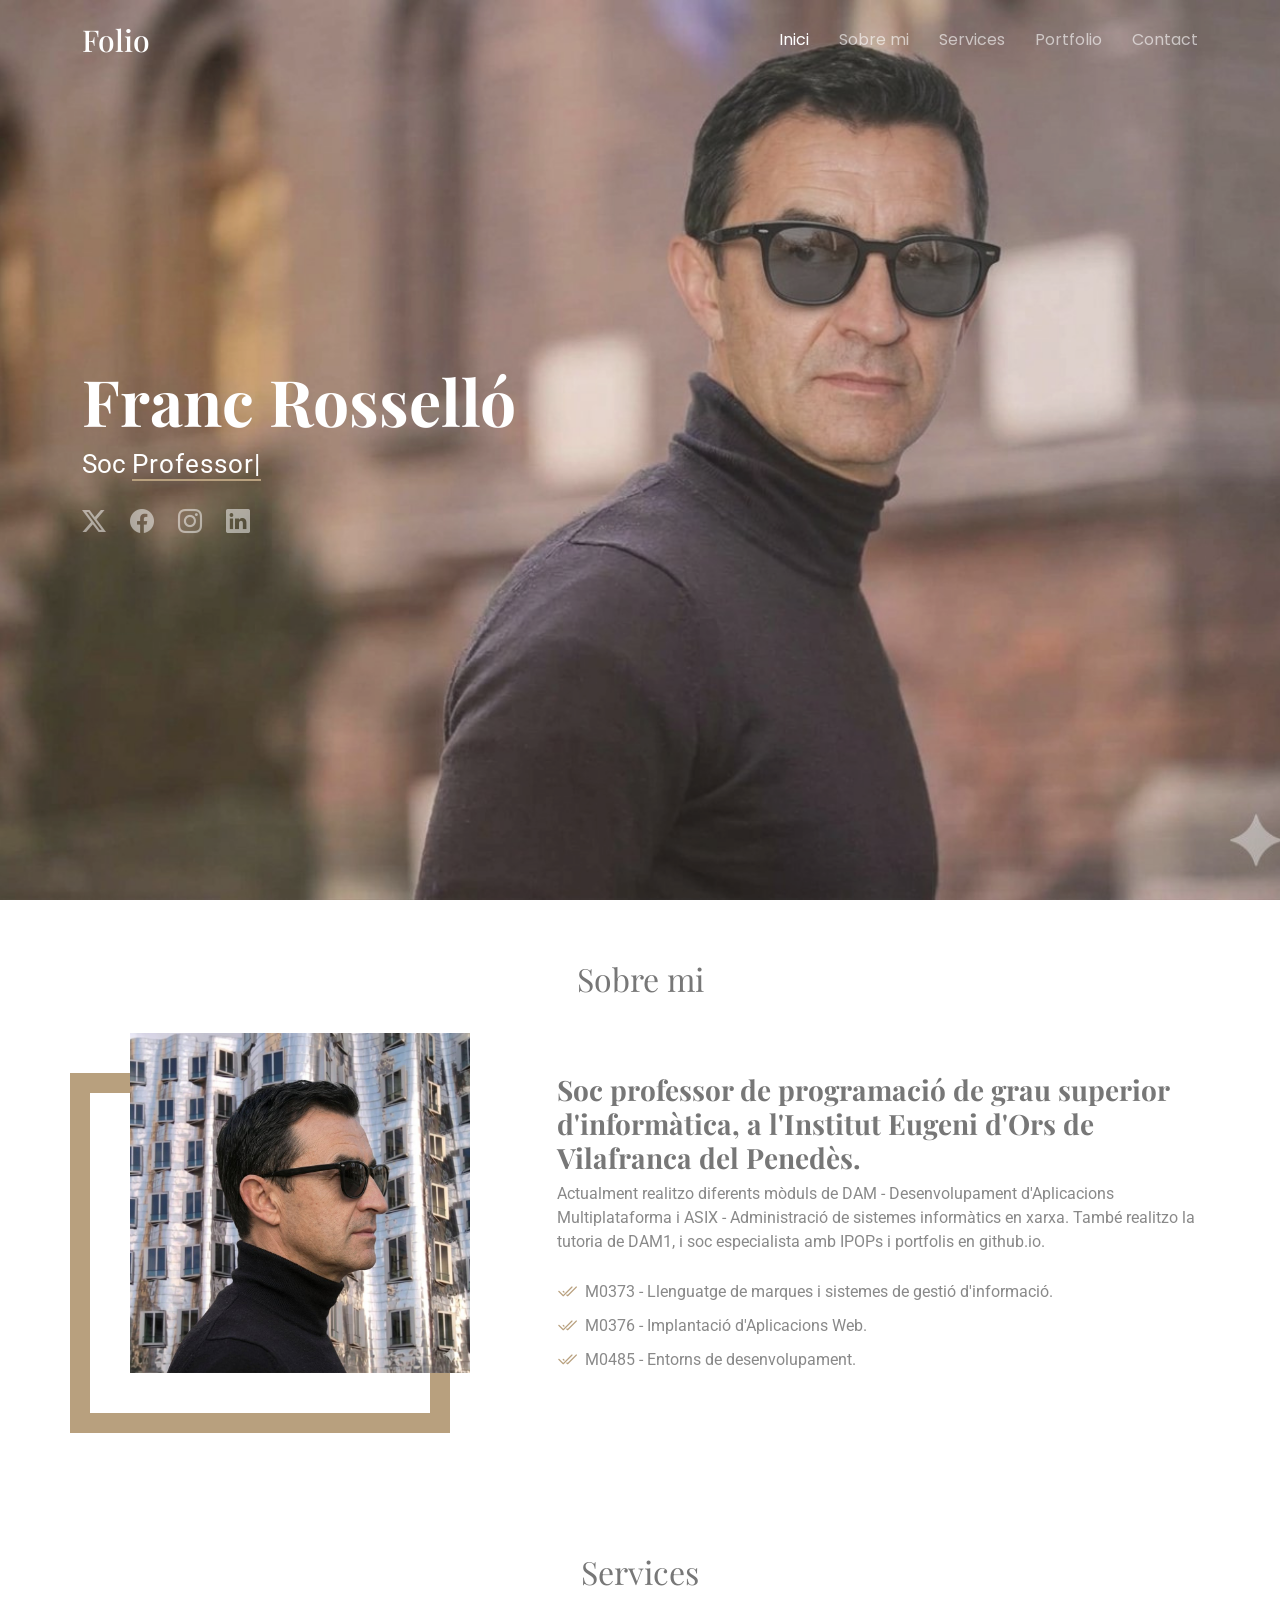
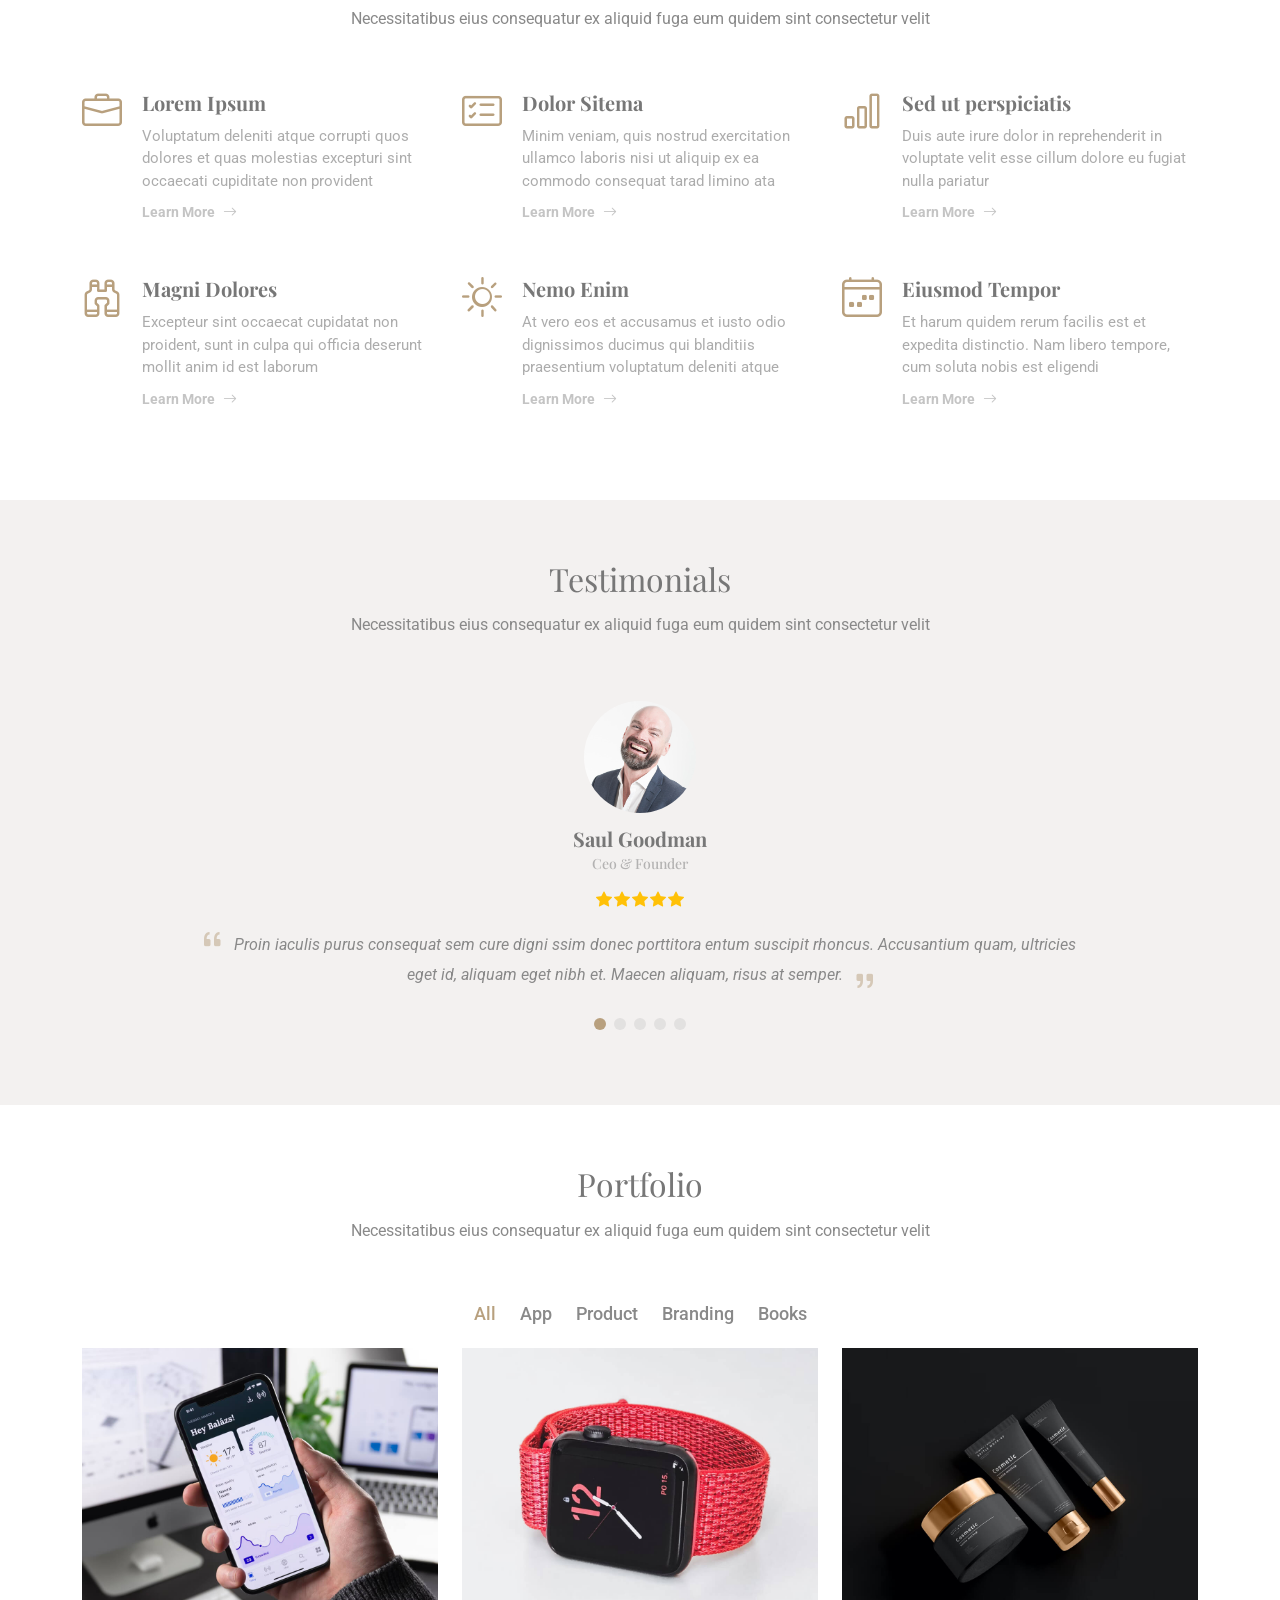
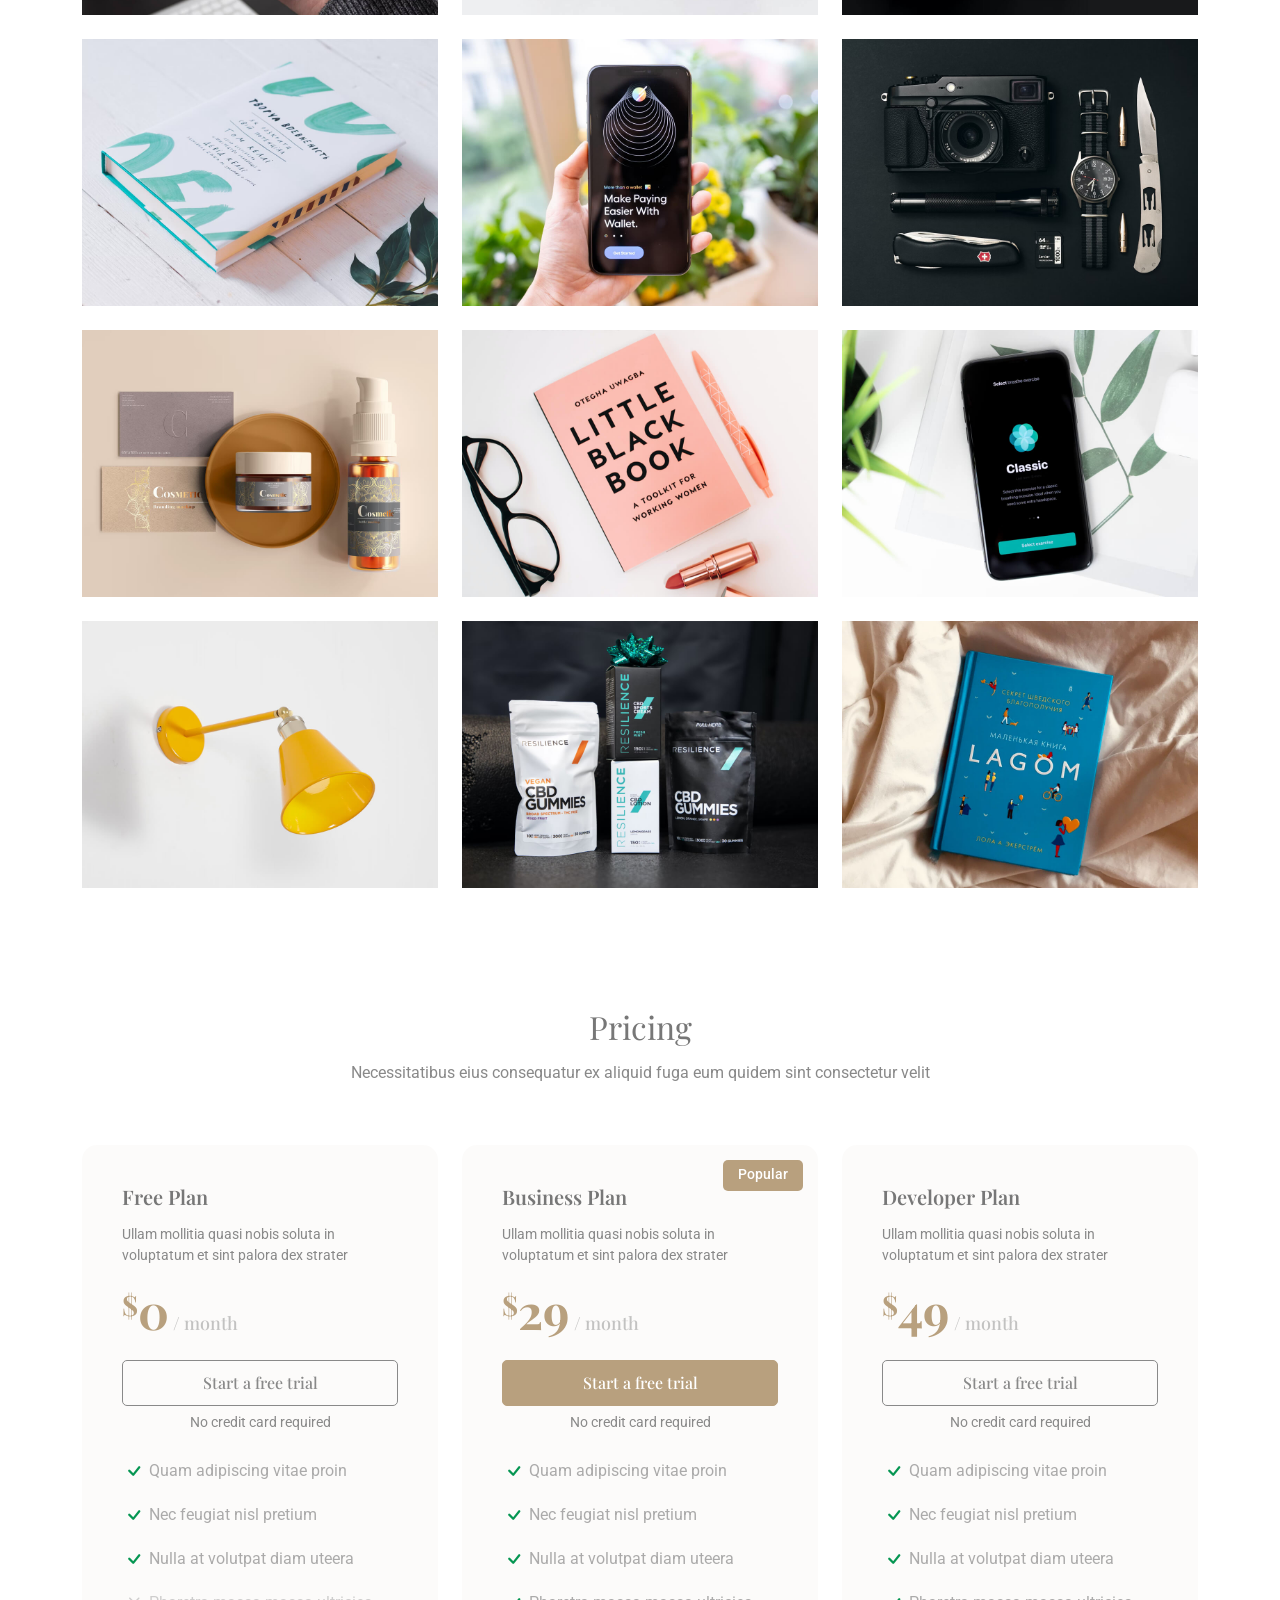
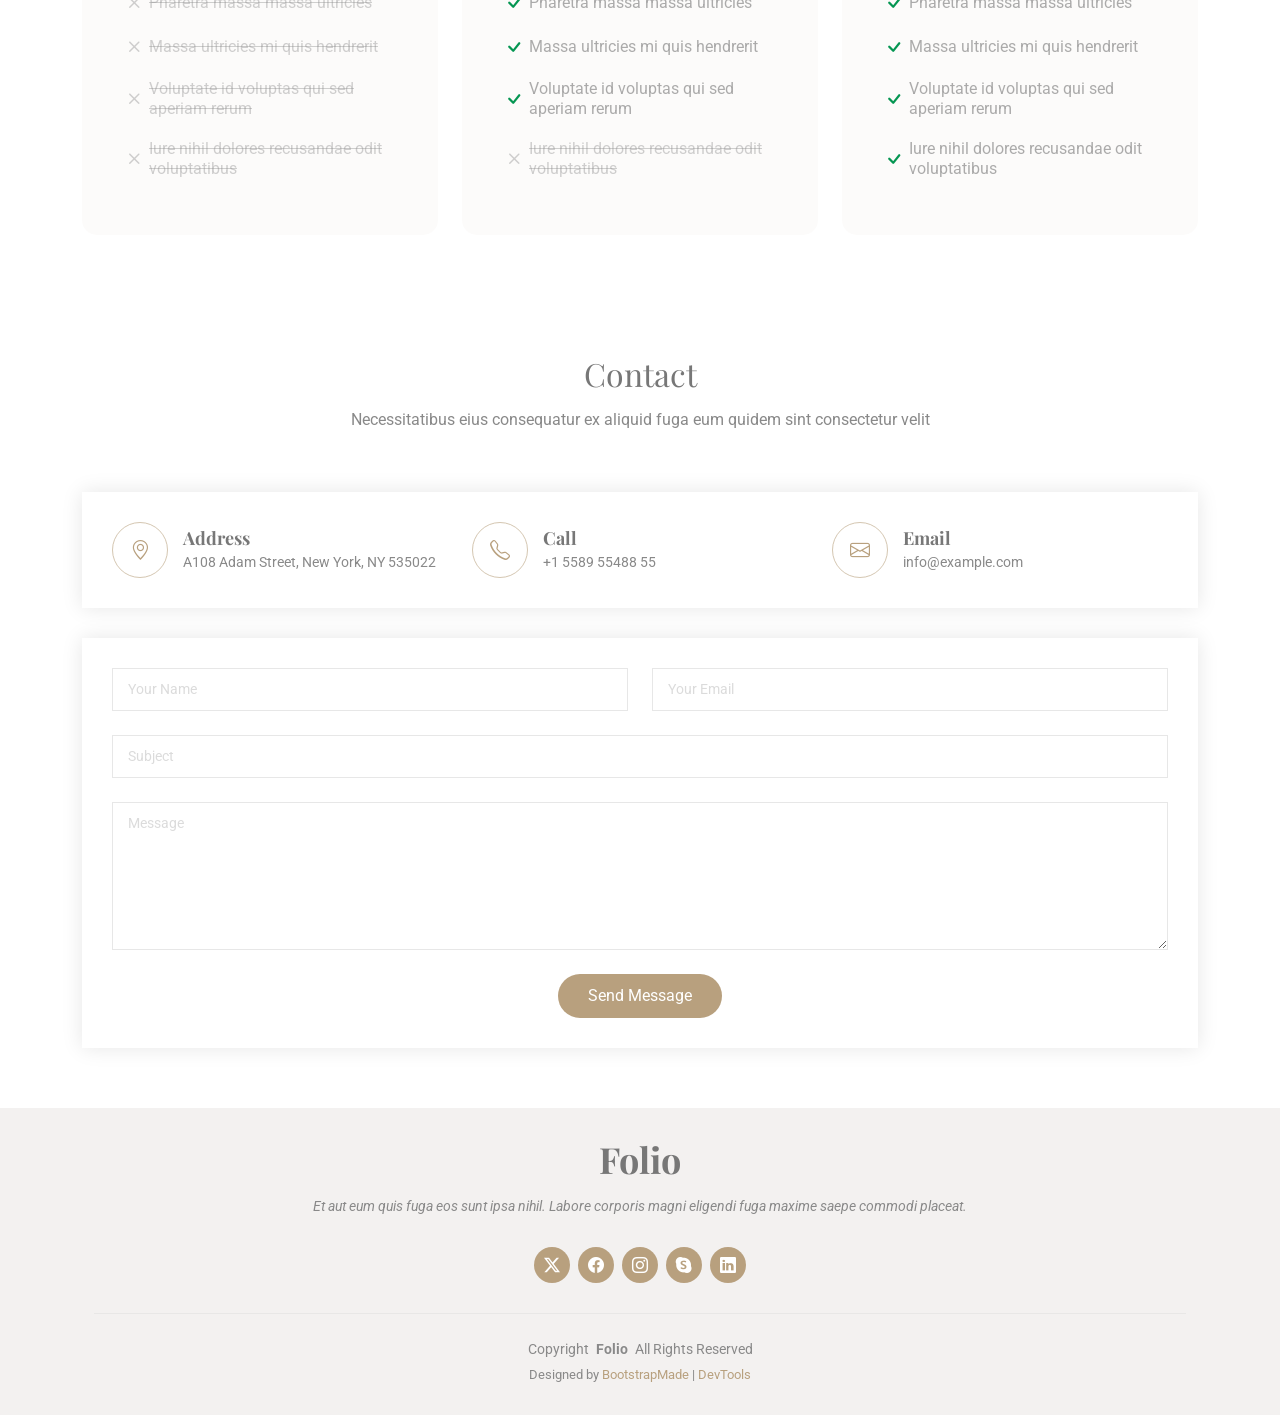
==== commit fbd92b7c: "modificació folio" ====
--- a/folio/index.html
+++ b/folio/index.html
@@ -49,8 +49,8 @@
 
       <nav id="navmenu" class="navmenu">
         <ul>
-          <li><a href="#hero" class="active">Home</a></li>
-          <li><a href="#about">About</a></li>
+          <li><a href="#hero" class="active">Inici</a></li>
+          <li><a href="#about">Sobre mi</a></li>
           <li><a href="#services">Services</a></li>
           <li><a href="#portfolio">Portfolio</a></li>
           <!-- <li class="dropdown"><a href="#"><span>Dropdown</span> <i class="bi bi-chevron-down toggle-dropdown"></i></a>
@@ -87,7 +87,7 @@
 
       <div class="container" data-aos="fade-up" data-aos-delay="100">
         <h2>Franc Rosselló<br></h2>
-        <p>I'm <span class="typed" data-typed-items="Professor, Programador, Tutor, Funcionari">Professor</span></p>
+        <p>Soc <span class="typed" data-typed-items="Professor, Programador, Tutor, Funcionari">Professor</span></p>
         <div class="social-links">
           <a href="#"><i class="bi bi-twitter-x"></i></a>
           <a href="#"><i class="bi bi-facebook"></i></a>
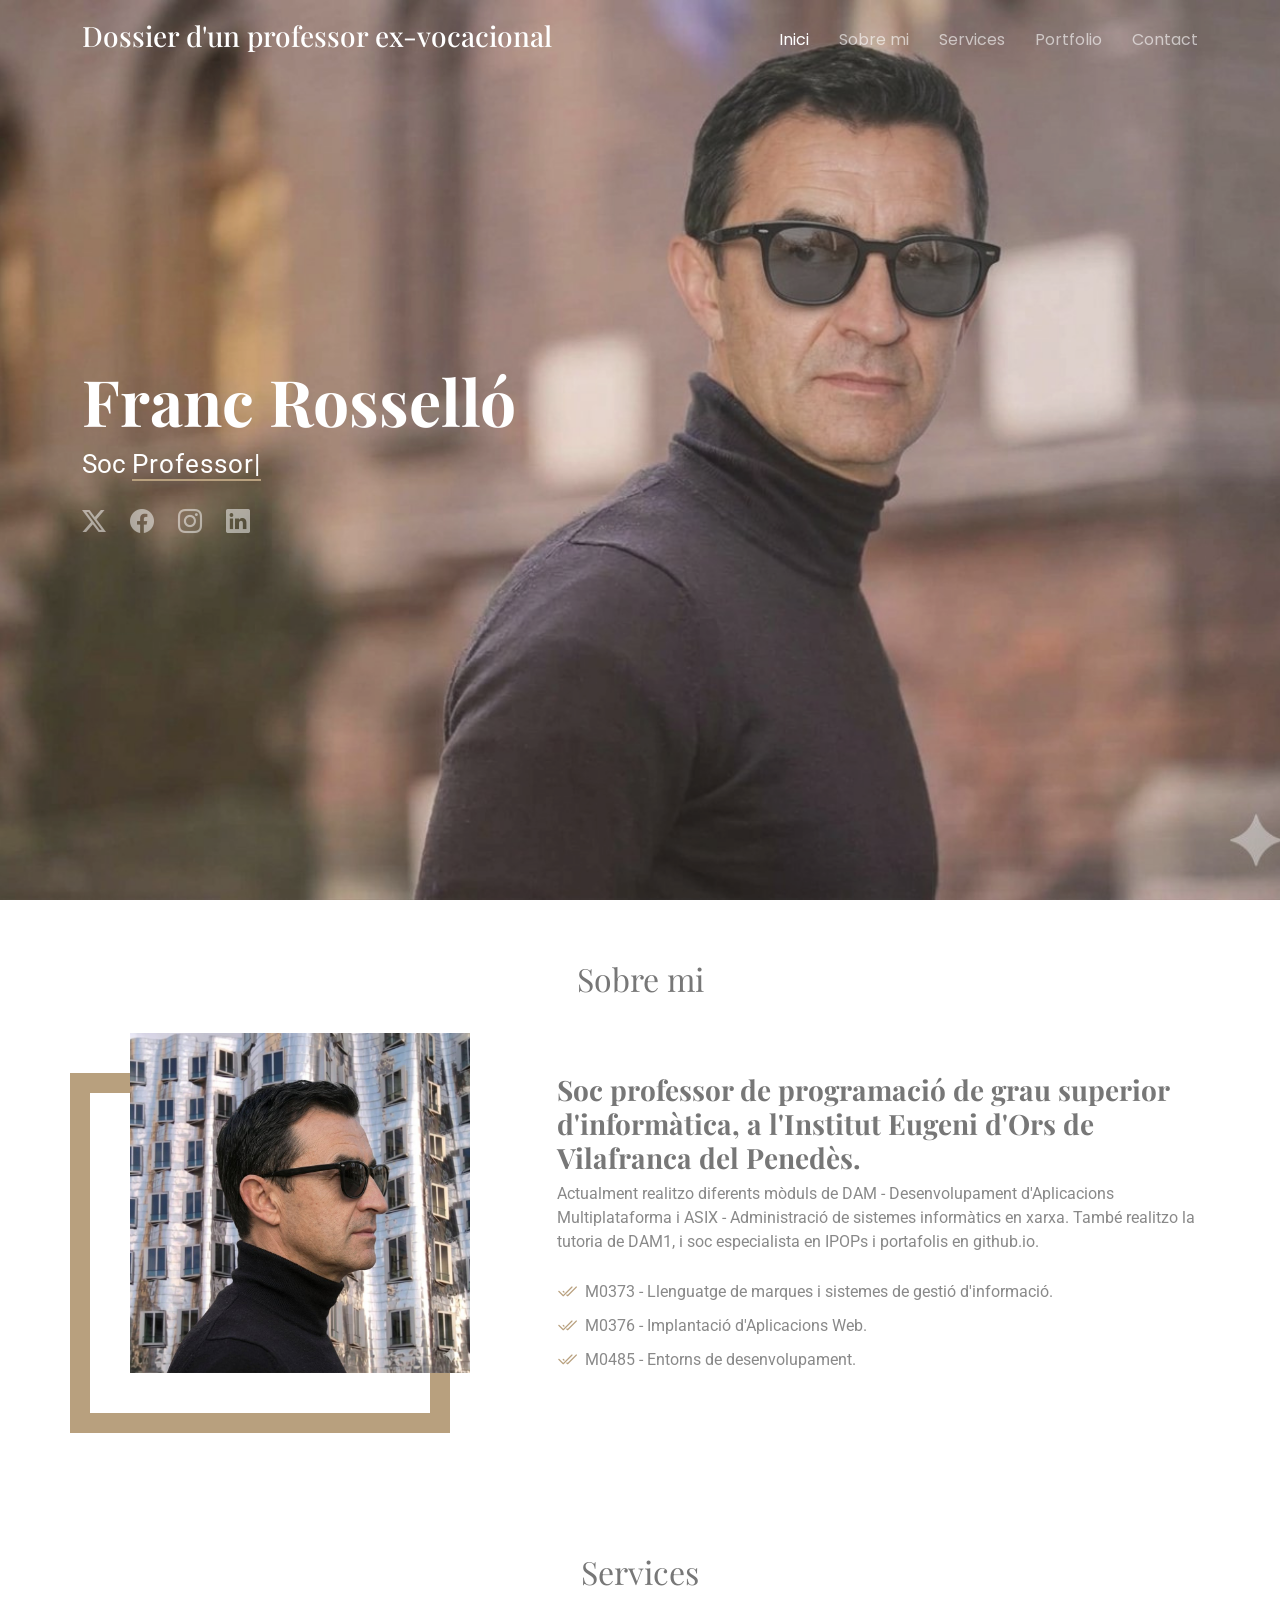
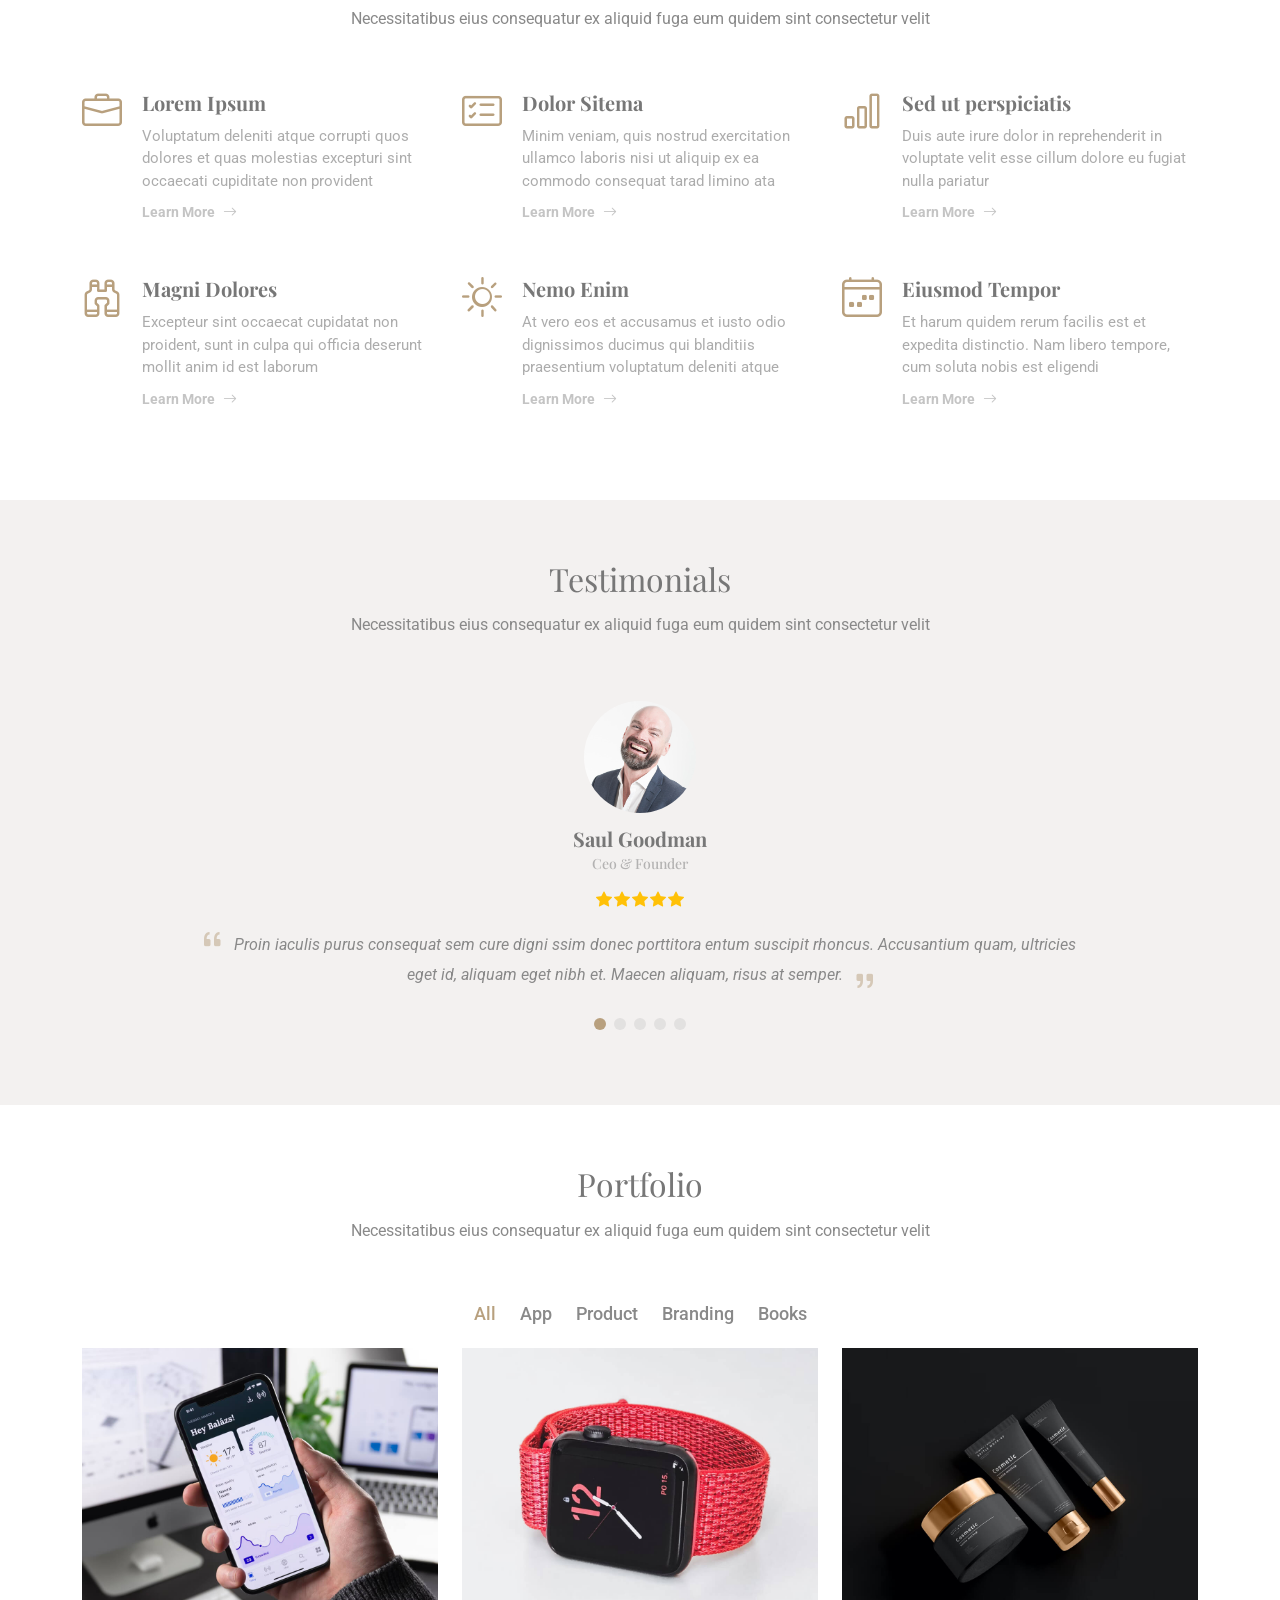
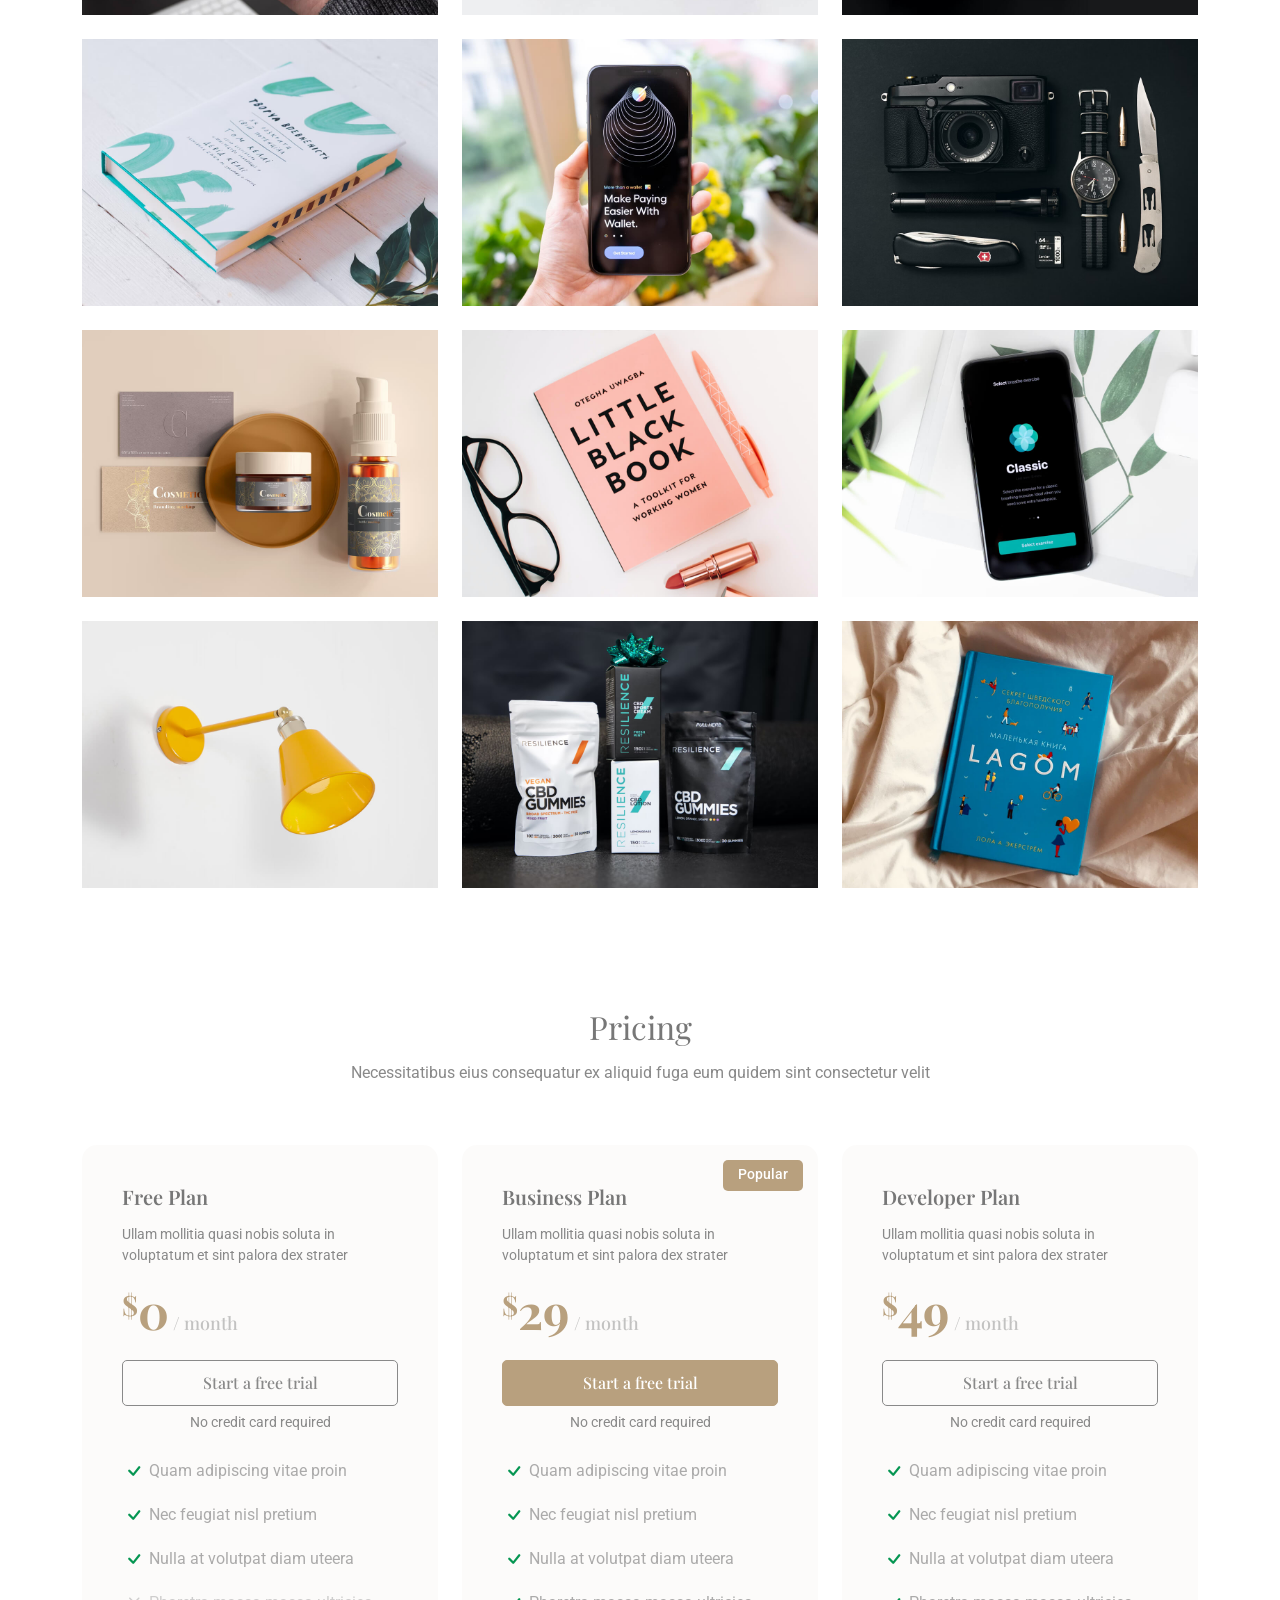
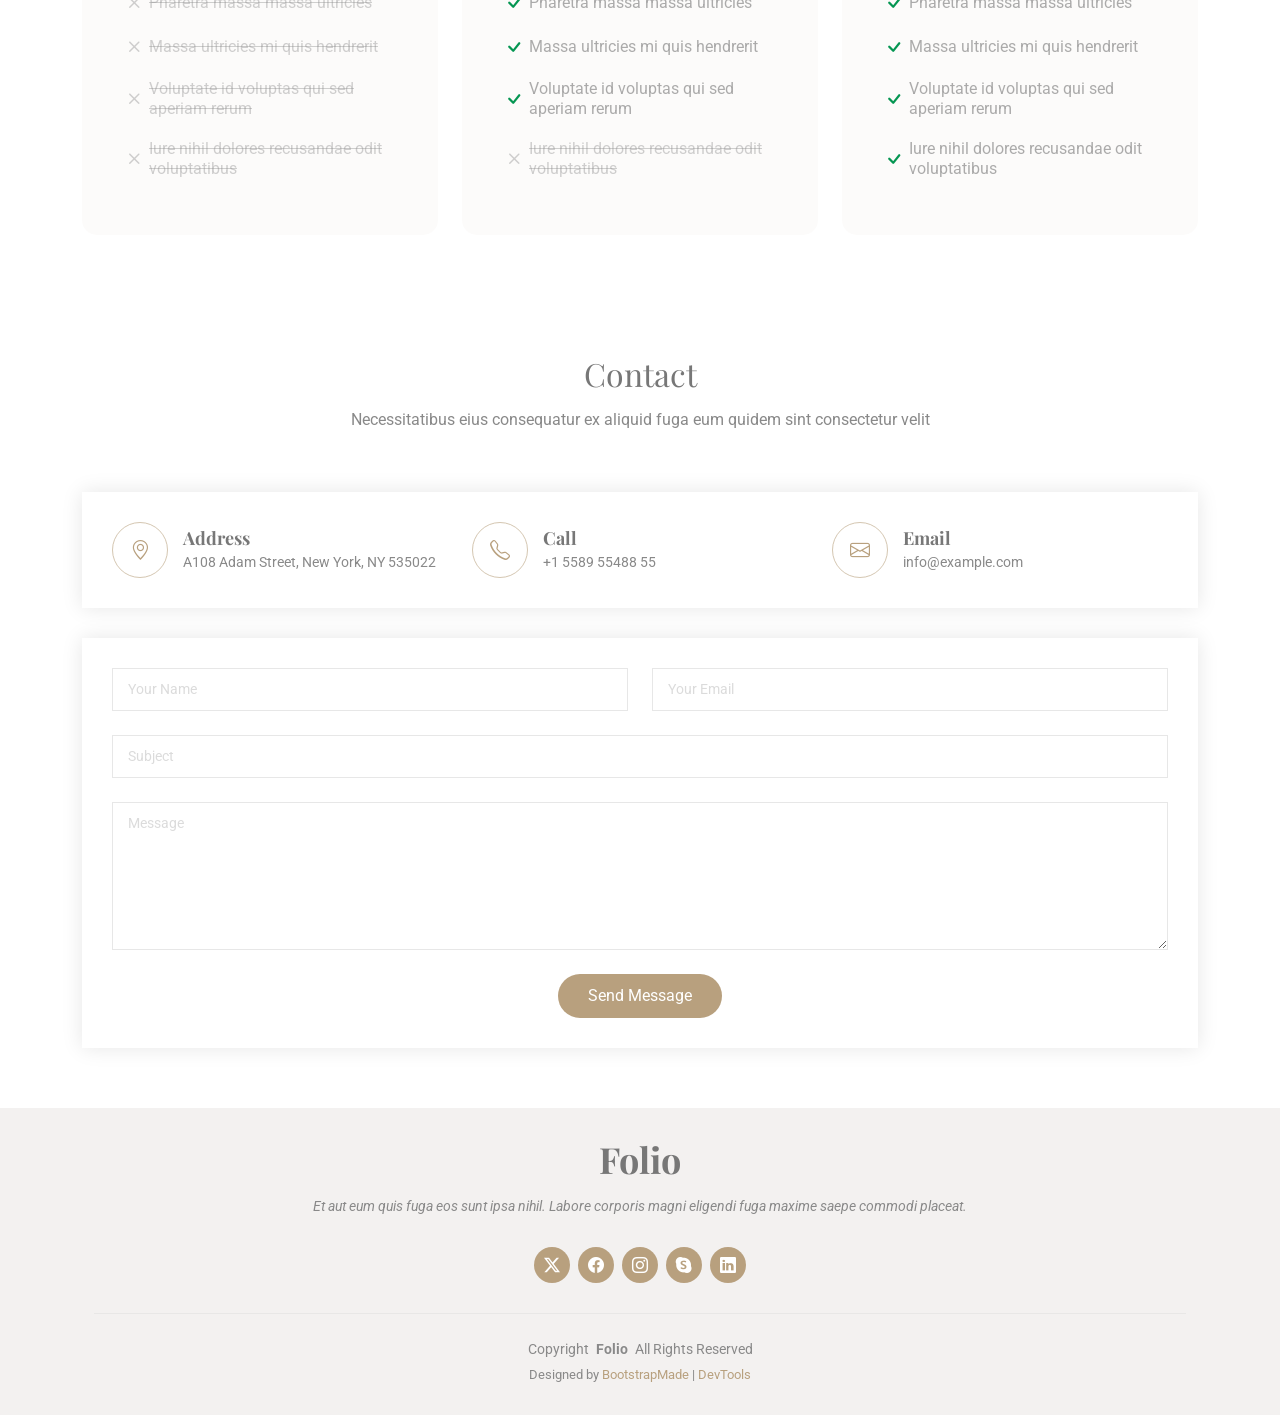
==== commit 6fb4af4d: "modifcacio Folio" ====
--- a/folio/index.html
+++ b/folio/index.html
@@ -44,7 +44,7 @@
       <a href="index.html" class="logo d-flex align-items-center">
         <!-- Uncomment the line below if you also wish to use an image logo -->
         <!-- <img src="assets/img/logo.png" alt=""> -->
-        <h1 class="sitename">Folio</h1>
+        <h3 class="sitename">Dossier d'un professor ex-vocacional</h3>
       </a>
 
       <nav id="navmenu" class="navmenu">
@@ -116,7 +116,7 @@
           <div class="col-lg-7 content">
             <h3>Soc professor de programació de grau superior d'informàtica, a l'Institut Eugeni d'Ors de Vilafranca del Penedès.</h3>
             <p>
-             Actualment realitzo diferents mòduls de DAM - Desenvolupament d'Aplicacions Multiplataforma i ASIX - Administració de sistemes informàtics en xarxa. També realitzo la tutoria de DAM1, i soc especialista amb IPOPs i portfolis en github.io.
+             Actualment realitzo diferents mòduls de DAM - Desenvolupament d'Aplicacions Multiplataforma i ASIX - Administració de sistemes informàtics en xarxa. També realitzo la tutoria de DAM1, i soc especialista en IPOPs i portafolis en github.io.
             </p>
             <ul>
               <li><i class="bi bi-check2-all"></i> <span>M0373 - Llenguatge de marques i sistemes de gestió d'informació.</span></li>
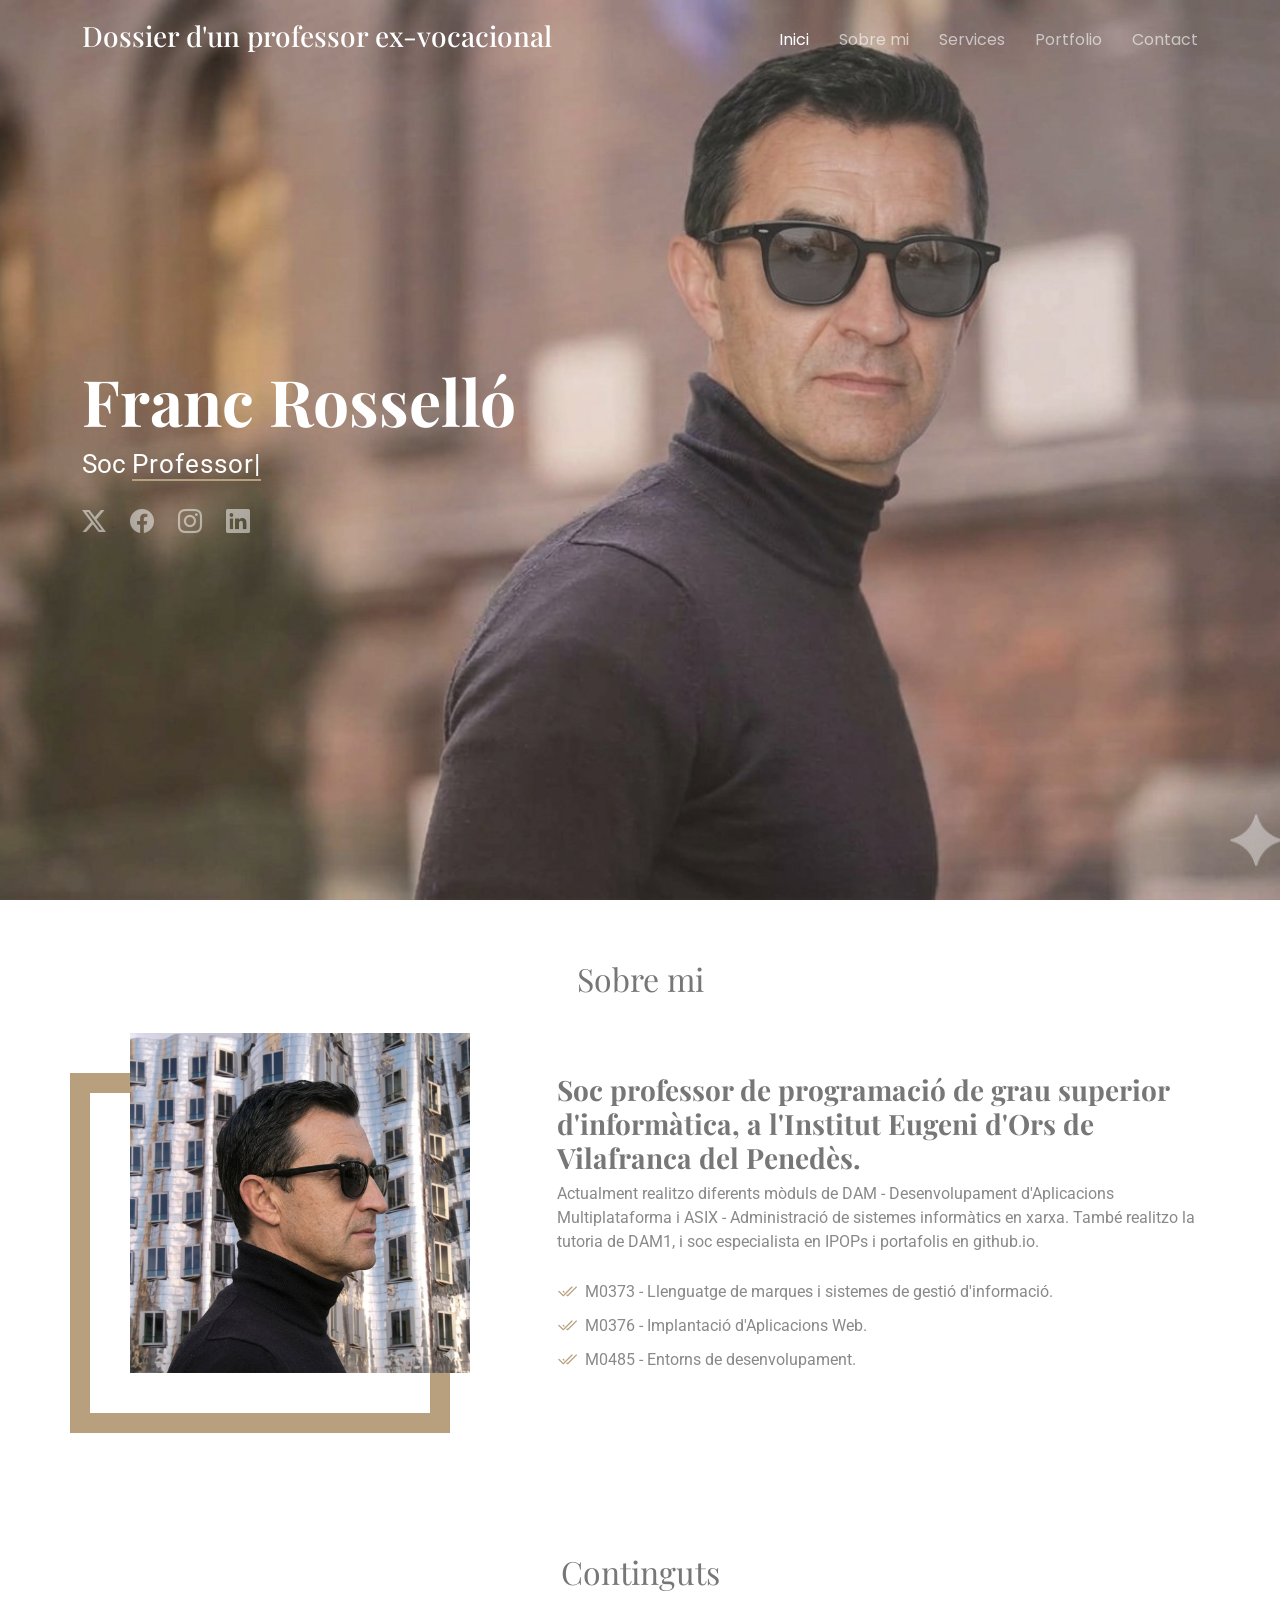
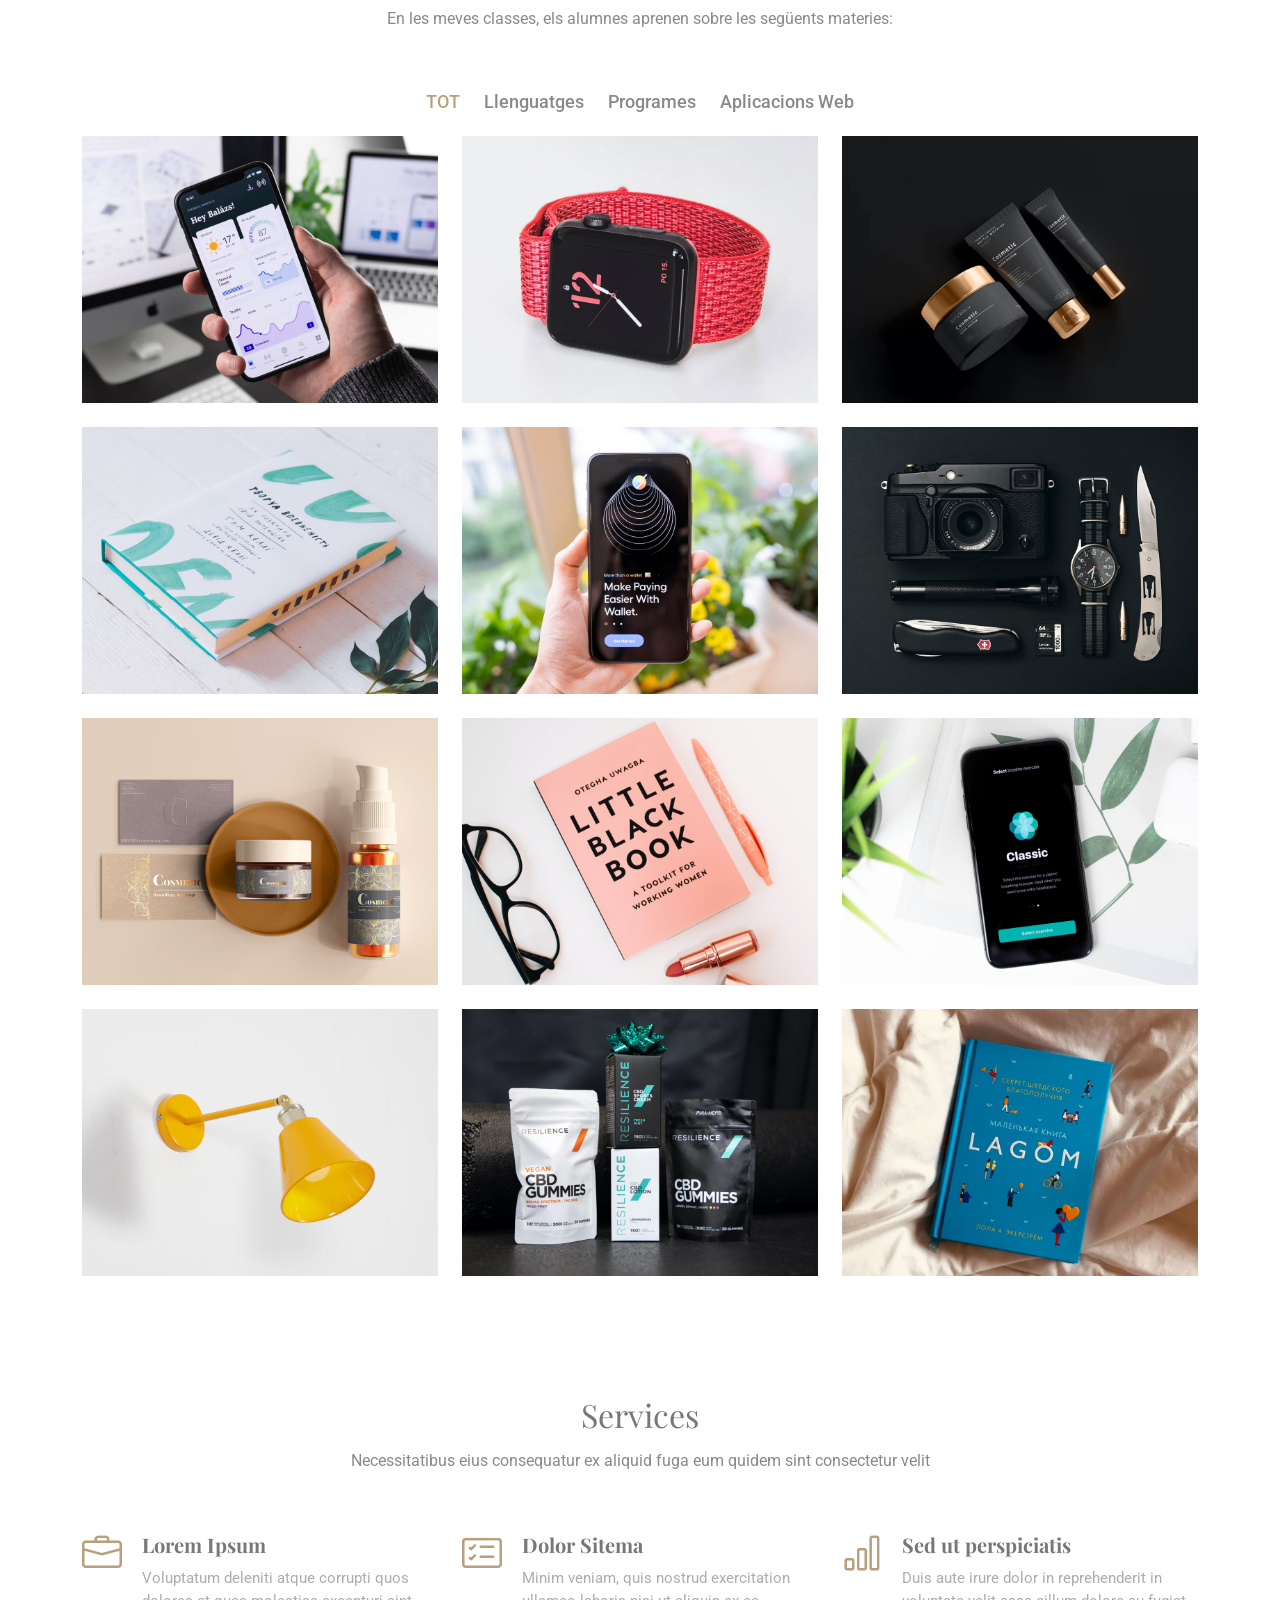
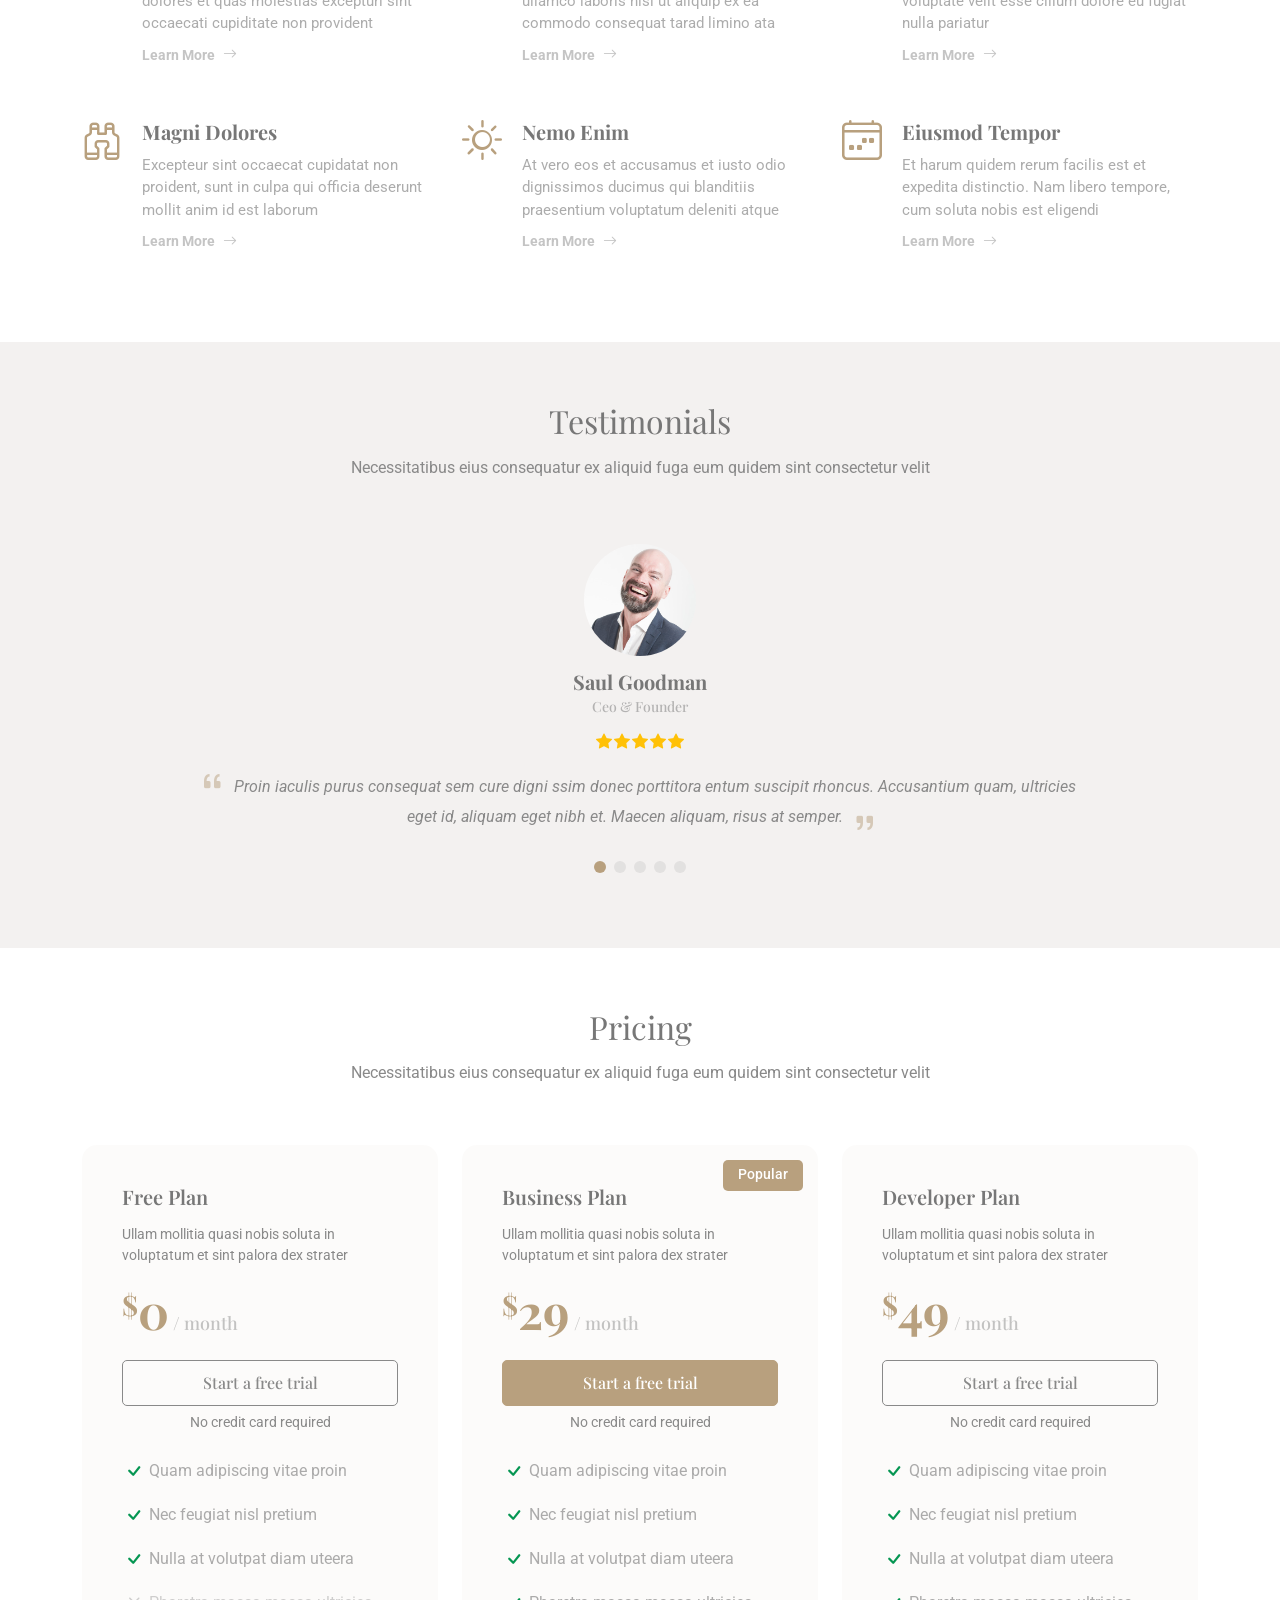
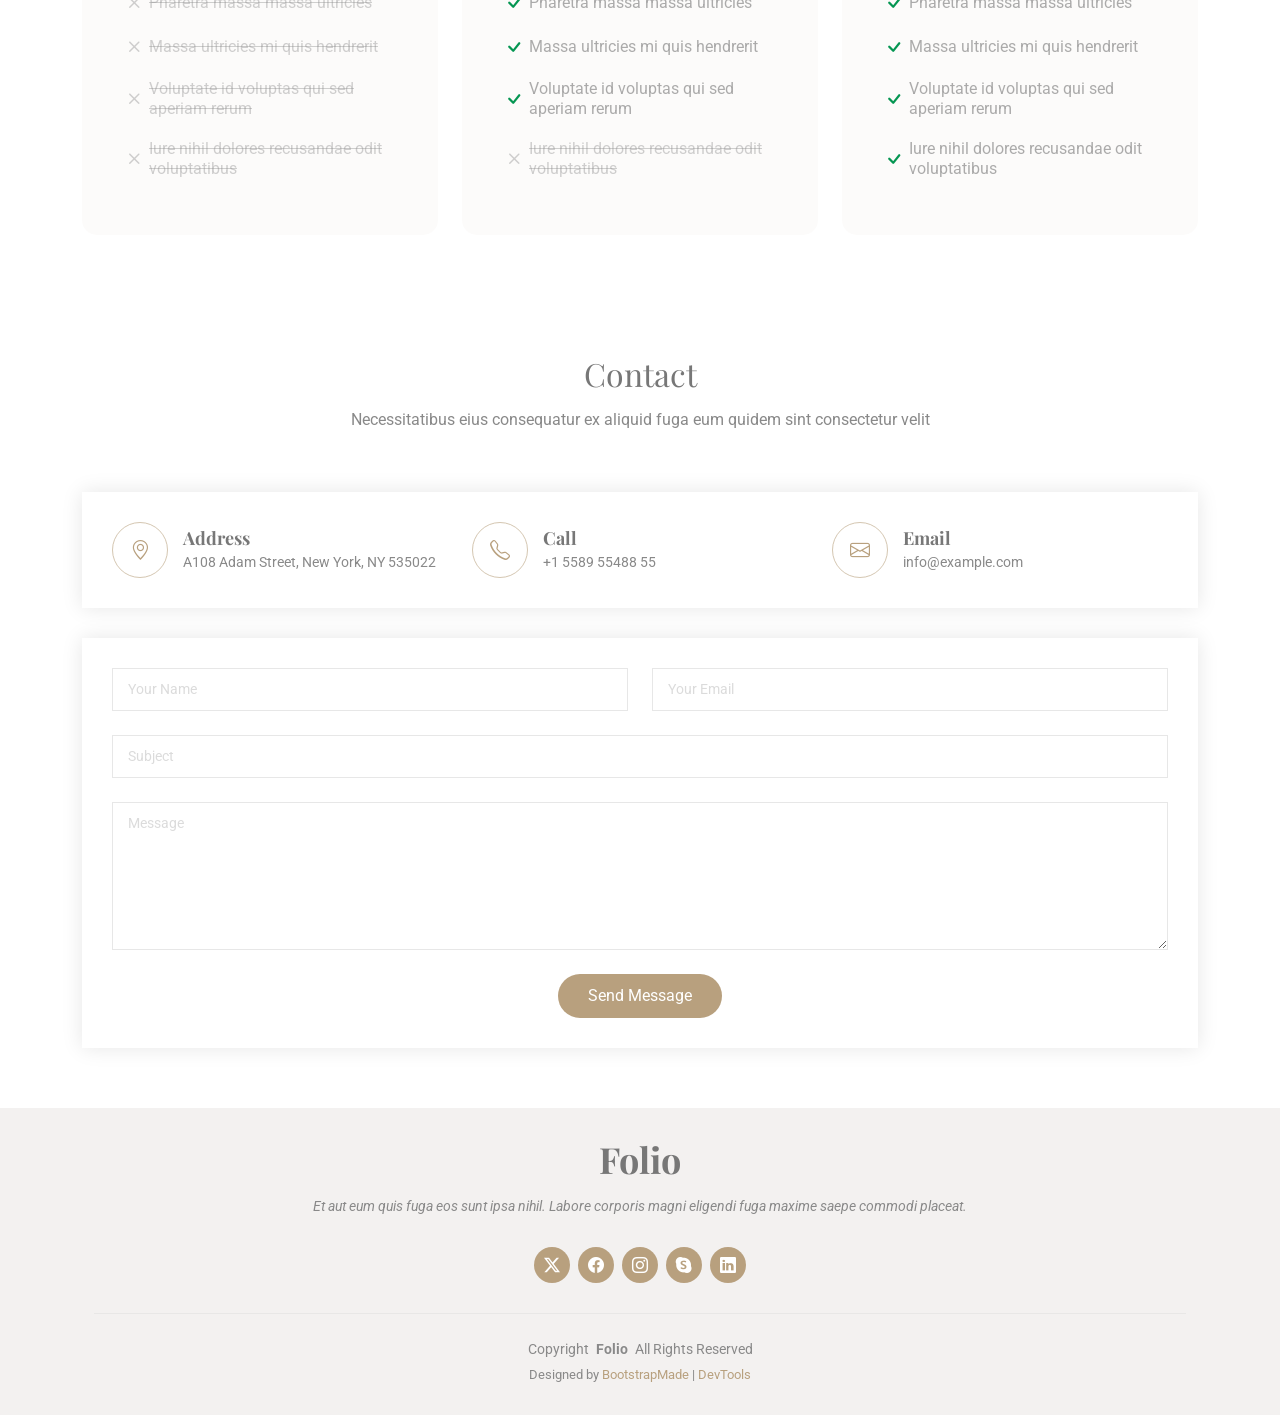
==== commit 71a02f0c: "portafoli" ====
--- a/folio/index.html
+++ b/folio/index.html
@@ -130,6 +130,183 @@
 
     </section><!-- /About Section -->
 
+
+    <!-- Portfolio Section -->
+    <section id="portfolio" class="portfolio section">
+
+      <!-- Section Title -->
+      <div class="container section-title" data-aos="fade-up">
+        <h2>Continguts</h2>
+        <p>En les meves classes, els alumnes aprenen sobre les següents materies: </p>
+      </div><!-- End Section Title -->
+
+      <div class="container">
+
+        <div class="isotope-layout" data-default-filter="*" data-layout="masonry" data-sort="original-order">
+
+          <ul class="portfolio-filters isotope-filters" data-aos="fade-up" data-aos-delay="100">
+            <li data-filter="*" class="filter-active">TOT</li>
+            <li data-filter=".filter-app">Llenguatges</li><!--HTML, XML, Javascript, HTML, PHP-->
+            <li data-filter=".filter-product">Programes</li><!--Visual Studio Code, Git, Zip, Apache, MySQL Server, -->
+            <li data-filter=".filter-branding">Aplicacions Web</li><!--Wordpress, NextCloud, Moodle, GitHub.com-->
+            <!-- <li data-filter=".filter-books">Books</li> -->
+          </ul><!-- End Portfolio Filters -->
+
+          <div class="row gy-4 isotope-container" data-aos="fade-up" data-aos-delay="200">
+
+            <div class="col-lg-4 col-md-6 portfolio-item isotope-item filter-app">
+              <div class="portfolio-content h-100">
+                <img src="assets/img/portfolio/app-1.jpg" class="img-fluid" alt="">
+                <div class="portfolio-info">
+                  <h4>App 1</h4>
+                  <p>Lorem ipsum, dolor sit amet consectetur</p>
+                  <a href="assets/img/portfolio/app-1.jpg" title="App 1" data-gallery="portfolio-gallery-app" class="glightbox preview-link"><i class="bi bi-zoom-in"></i></a>
+                  <a href="portfolio-details.html" title="More Details" class="details-link"><i class="bi bi-link-45deg"></i></a>
+                </div>
+              </div>
+            </div><!-- End Portfolio Item -->
+
+            <div class="col-lg-4 col-md-6 portfolio-item isotope-item filter-product">
+              <div class="portfolio-content h-100">
+                <img src="assets/img/portfolio/product-1.jpg" class="img-fluid" alt="">
+                <div class="portfolio-info">
+                  <h4>Product 1</h4>
+                  <p>Lorem ipsum, dolor sit amet consectetur</p>
+                  <a href="assets/img/portfolio/product-1.jpg" title="Product 1" data-gallery="portfolio-gallery-product" class="glightbox preview-link"><i class="bi bi-zoom-in"></i></a>
+                  <a href="portfolio-details.html" title="More Details" class="details-link"><i class="bi bi-link-45deg"></i></a>
+                </div>
+              </div>
+            </div><!-- End Portfolio Item -->
+
+            <div class="col-lg-4 col-md-6 portfolio-item isotope-item filter-branding">
+              <div class="portfolio-content h-100">
+                <img src="assets/img/portfolio/branding-1.jpg" class="img-fluid" alt="">
+                <div class="portfolio-info">
+                  <h4>Branding 1</h4>
+                  <p>Lorem ipsum, dolor sit amet consectetur</p>
+                  <a href="assets/img/portfolio/branding-1.jpg" title="Branding 1" data-gallery="portfolio-gallery-branding" class="glightbox preview-link"><i class="bi bi-zoom-in"></i></a>
+                  <a href="portfolio-details.html" title="More Details" class="details-link"><i class="bi bi-link-45deg"></i></a>
+                </div>
+              </div>
+            </div><!-- End Portfolio Item -->
+
+            <div class="col-lg-4 col-md-6 portfolio-item isotope-item filter-books">
+              <div class="portfolio-content h-100">
+                <img src="assets/img/portfolio/books-1.jpg" class="img-fluid" alt="">
+                <div class="portfolio-info">
+                  <h4>Books 1</h4>
+                  <p>Lorem ipsum, dolor sit amet consectetur</p>
+                  <a href="assets/img/portfolio/books-1.jpg" title="Branding 1" data-gallery="portfolio-gallery-book" class="glightbox preview-link"><i class="bi bi-zoom-in"></i></a>
+                  <a href="portfolio-details.html" title="More Details" class="details-link"><i class="bi bi-link-45deg"></i></a>
+                </div>
+              </div>
+            </div><!-- End Portfolio Item -->
+
+            <div class="col-lg-4 col-md-6 portfolio-item isotope-item filter-app">
+              <div class="portfolio-content h-100">
+                <img src="assets/img/portfolio/app-2.jpg" class="img-fluid" alt="">
+                <div class="portfolio-info">
+                  <h4>App 2</h4>
+                  <p>Lorem ipsum, dolor sit amet consectetur</p>
+                  <a href="assets/img/portfolio/app-2.jpg" title="App 2" data-gallery="portfolio-gallery-app" class="glightbox preview-link"><i class="bi bi-zoom-in"></i></a>
+                  <a href="portfolio-details.html" title="More Details" class="details-link"><i class="bi bi-link-45deg"></i></a>
+                </div>
+              </div>
+            </div><!-- End Portfolio Item -->
+
+            <div class="col-lg-4 col-md-6 portfolio-item isotope-item filter-product">
+              <div class="portfolio-content h-100">
+                <img src="assets/img/portfolio/product-2.jpg" class="img-fluid" alt="">
+                <div class="portfolio-info">
+                  <h4>Product 2</h4>
+                  <p>Lorem ipsum, dolor sit amet consectetur</p>
+                  <a href="assets/img/portfolio/product-2.jpg" title="Product 2" data-gallery="portfolio-gallery-product" class="glightbox preview-link"><i class="bi bi-zoom-in"></i></a>
+                  <a href="portfolio-details.html" title="More Details" class="details-link"><i class="bi bi-link-45deg"></i></a>
+                </div>
+              </div>
+            </div><!-- End Portfolio Item -->
+
+            <div class="col-lg-4 col-md-6 portfolio-item isotope-item filter-branding">
+              <div class="portfolio-content h-100">
+                <img src="assets/img/portfolio/branding-2.jpg" class="img-fluid" alt="">
+                <div class="portfolio-info">
+                  <h4>Branding 2</h4>
+                  <p>Lorem ipsum, dolor sit amet consectetur</p>
+                  <a href="assets/img/portfolio/branding-2.jpg" title="Branding 2" data-gallery="portfolio-gallery-branding" class="glightbox preview-link"><i class="bi bi-zoom-in"></i></a>
+                  <a href="portfolio-details.html" title="More Details" class="details-link"><i class="bi bi-link-45deg"></i></a>
+                </div>
+              </div>
+            </div><!-- End Portfolio Item -->
+
+            <div class="col-lg-4 col-md-6 portfolio-item isotope-item filter-books">
+              <div class="portfolio-content h-100">
+                <img src="assets/img/portfolio/books-2.jpg" class="img-fluid" alt="">
+                <div class="portfolio-info">
+                  <h4>Books 2</h4>
+                  <p>Lorem ipsum, dolor sit amet consectetur</p>
+                  <a href="assets/img/portfolio/books-2.jpg" title="Branding 2" data-gallery="portfolio-gallery-book" class="glightbox preview-link"><i class="bi bi-zoom-in"></i></a>
+                  <a href="portfolio-details.html" title="More Details" class="details-link"><i class="bi bi-link-45deg"></i></a>
+                </div>
+              </div>
+            </div><!-- End Portfolio Item -->
+
+            <div class="col-lg-4 col-md-6 portfolio-item isotope-item filter-app">
+              <div class="portfolio-content h-100">
+                <img src="assets/img/portfolio/app-3.jpg" class="img-fluid" alt="">
+                <div class="portfolio-info">
+                  <h4>App 3</h4>
+                  <p>Lorem ipsum, dolor sit amet consectetur</p>
+                  <a href="assets/img/portfolio/app-3.jpg" title="App 3" data-gallery="portfolio-gallery-app" class="glightbox preview-link"><i class="bi bi-zoom-in"></i></a>
+                  <a href="portfolio-details.html" title="More Details" class="details-link"><i class="bi bi-link-45deg"></i></a>
+                </div>
+              </div>
+            </div><!-- End Portfolio Item -->
+
+            <div class="col-lg-4 col-md-6 portfolio-item isotope-item filter-product">
+              <div class="portfolio-content h-100">
+                <img src="assets/img/portfolio/product-3.jpg" class="img-fluid" alt="">
+                <div class="portfolio-info">
+                  <h4>Product 3</h4>
+                  <p>Lorem ipsum, dolor sit amet consectetur</p>
+                  <a href="assets/img/portfolio/product-3.jpg" title="Product 3" data-gallery="portfolio-gallery-product" class="glightbox preview-link"><i class="bi bi-zoom-in"></i></a>
+                  <a href="portfolio-details.html" title="More Details" class="details-link"><i class="bi bi-link-45deg"></i></a>
+                </div>
+              </div>
+            </div><!-- End Portfolio Item -->
+
+            <div class="col-lg-4 col-md-6 portfolio-item isotope-item filter-branding">
+              <div class="portfolio-content h-100">
+                <img src="assets/img/portfolio/branding-3.jpg" class="img-fluid" alt="">
+                <div class="portfolio-info">
+                  <h4>Branding 3</h4>
+                  <p>Lorem ipsum, dolor sit amet consectetur</p>
+                  <a href="assets/img/portfolio/branding-3.jpg" title="Branding 2" data-gallery="portfolio-gallery-branding" class="glightbox preview-link"><i class="bi bi-zoom-in"></i></a>
+                  <a href="portfolio-details.html" title="More Details" class="details-link"><i class="bi bi-link-45deg"></i></a>
+                </div>
+              </div>
+            </div><!-- End Portfolio Item -->
+
+            <div class="col-lg-4 col-md-6 portfolio-item isotope-item filter-books">
+              <div class="portfolio-content h-100">
+                <img src="assets/img/portfolio/books-3.jpg" class="img-fluid" alt="">
+                <div class="portfolio-info">
+                  <h4>Books 3</h4>
+                  <p>Lorem ipsum, dolor sit amet consectetur</p>
+                  <a href="assets/img/portfolio/books-3.jpg" title="Branding 3" data-gallery="portfolio-gallery-book" class="glightbox preview-link"><i class="bi bi-zoom-in"></i></a>
+                  <a href="portfolio-details.html" title="More Details" class="details-link"><i class="bi bi-link-45deg"></i></a>
+                </div>
+              </div>
+            </div><!-- End Portfolio Item -->
+
+          </div><!-- End Portfolio Container -->
+
+        </div>
+
+      </div>
+
+    </section><!-- /Portfolio Section -->
+
+
     <!-- Services Section -->
     <section id="services" class="services section">
 
@@ -321,180 +498,7 @@
 
     </section><!-- /Testimonials Section -->
 
-    <!-- Portfolio Section -->
-    <section id="portfolio" class="portfolio section">
-
-      <!-- Section Title -->
-      <div class="container section-title" data-aos="fade-up">
-        <h2>Portfolio</h2>
-        <p>Necessitatibus eius consequatur ex aliquid fuga eum quidem sint consectetur velit</p>
-      </div><!-- End Section Title -->
-
-      <div class="container">
-
-        <div class="isotope-layout" data-default-filter="*" data-layout="masonry" data-sort="original-order">
-
-          <ul class="portfolio-filters isotope-filters" data-aos="fade-up" data-aos-delay="100">
-            <li data-filter="*" class="filter-active">All</li>
-            <li data-filter=".filter-app">App</li>
-            <li data-filter=".filter-product">Product</li>
-            <li data-filter=".filter-branding">Branding</li>
-            <li data-filter=".filter-books">Books</li>
-          </ul><!-- End Portfolio Filters -->
-
-          <div class="row gy-4 isotope-container" data-aos="fade-up" data-aos-delay="200">
-
-            <div class="col-lg-4 col-md-6 portfolio-item isotope-item filter-app">
-              <div class="portfolio-content h-100">
-                <img src="assets/img/portfolio/app-1.jpg" class="img-fluid" alt="">
-                <div class="portfolio-info">
-                  <h4>App 1</h4>
-                  <p>Lorem ipsum, dolor sit amet consectetur</p>
-                  <a href="assets/img/portfolio/app-1.jpg" title="App 1" data-gallery="portfolio-gallery-app" class="glightbox preview-link"><i class="bi bi-zoom-in"></i></a>
-                  <a href="portfolio-details.html" title="More Details" class="details-link"><i class="bi bi-link-45deg"></i></a>
-                </div>
-              </div>
-            </div><!-- End Portfolio Item -->
-
-            <div class="col-lg-4 col-md-6 portfolio-item isotope-item filter-product">
-              <div class="portfolio-content h-100">
-                <img src="assets/img/portfolio/product-1.jpg" class="img-fluid" alt="">
-                <div class="portfolio-info">
-                  <h4>Product 1</h4>
-                  <p>Lorem ipsum, dolor sit amet consectetur</p>
-                  <a href="assets/img/portfolio/product-1.jpg" title="Product 1" data-gallery="portfolio-gallery-product" class="glightbox preview-link"><i class="bi bi-zoom-in"></i></a>
-                  <a href="portfolio-details.html" title="More Details" class="details-link"><i class="bi bi-link-45deg"></i></a>
-                </div>
-              </div>
-            </div><!-- End Portfolio Item -->
-
-            <div class="col-lg-4 col-md-6 portfolio-item isotope-item filter-branding">
-              <div class="portfolio-content h-100">
-                <img src="assets/img/portfolio/branding-1.jpg" class="img-fluid" alt="">
-                <div class="portfolio-info">
-                  <h4>Branding 1</h4>
-                  <p>Lorem ipsum, dolor sit amet consectetur</p>
-                  <a href="assets/img/portfolio/branding-1.jpg" title="Branding 1" data-gallery="portfolio-gallery-branding" class="glightbox preview-link"><i class="bi bi-zoom-in"></i></a>
-                  <a href="portfolio-details.html" title="More Details" class="details-link"><i class="bi bi-link-45deg"></i></a>
-                </div>
-              </div>
-            </div><!-- End Portfolio Item -->
-
-            <div class="col-lg-4 col-md-6 portfolio-item isotope-item filter-books">
-              <div class="portfolio-content h-100">
-                <img src="assets/img/portfolio/books-1.jpg" class="img-fluid" alt="">
-                <div class="portfolio-info">
-                  <h4>Books 1</h4>
-                  <p>Lorem ipsum, dolor sit amet consectetur</p>
-                  <a href="assets/img/portfolio/books-1.jpg" title="Branding 1" data-gallery="portfolio-gallery-book" class="glightbox preview-link"><i class="bi bi-zoom-in"></i></a>
-                  <a href="portfolio-details.html" title="More Details" class="details-link"><i class="bi bi-link-45deg"></i></a>
-                </div>
-              </div>
-            </div><!-- End Portfolio Item -->
-
-            <div class="col-lg-4 col-md-6 portfolio-item isotope-item filter-app">
-              <div class="portfolio-content h-100">
-                <img src="assets/img/portfolio/app-2.jpg" class="img-fluid" alt="">
-                <div class="portfolio-info">
-                  <h4>App 2</h4>
-                  <p>Lorem ipsum, dolor sit amet consectetur</p>
-                  <a href="assets/img/portfolio/app-2.jpg" title="App 2" data-gallery="portfolio-gallery-app" class="glightbox preview-link"><i class="bi bi-zoom-in"></i></a>
-                  <a href="portfolio-details.html" title="More Details" class="details-link"><i class="bi bi-link-45deg"></i></a>
-                </div>
-              </div>
-            </div><!-- End Portfolio Item -->
-
-            <div class="col-lg-4 col-md-6 portfolio-item isotope-item filter-product">
-              <div class="portfolio-content h-100">
-                <img src="assets/img/portfolio/product-2.jpg" class="img-fluid" alt="">
-                <div class="portfolio-info">
-                  <h4>Product 2</h4>
-                  <p>Lorem ipsum, dolor sit amet consectetur</p>
-                  <a href="assets/img/portfolio/product-2.jpg" title="Product 2" data-gallery="portfolio-gallery-product" class="glightbox preview-link"><i class="bi bi-zoom-in"></i></a>
-                  <a href="portfolio-details.html" title="More Details" class="details-link"><i class="bi bi-link-45deg"></i></a>
-                </div>
-              </div>
-            </div><!-- End Portfolio Item -->
-
-            <div class="col-lg-4 col-md-6 portfolio-item isotope-item filter-branding">
-              <div class="portfolio-content h-100">
-                <img src="assets/img/portfolio/branding-2.jpg" class="img-fluid" alt="">
-                <div class="portfolio-info">
-                  <h4>Branding 2</h4>
-                  <p>Lorem ipsum, dolor sit amet consectetur</p>
-                  <a href="assets/img/portfolio/branding-2.jpg" title="Branding 2" data-gallery="portfolio-gallery-branding" class="glightbox preview-link"><i class="bi bi-zoom-in"></i></a>
-                  <a href="portfolio-details.html" title="More Details" class="details-link"><i class="bi bi-link-45deg"></i></a>
-                </div>
-              </div>
-            </div><!-- End Portfolio Item -->
-
-            <div class="col-lg-4 col-md-6 portfolio-item isotope-item filter-books">
-              <div class="portfolio-content h-100">
-                <img src="assets/img/portfolio/books-2.jpg" class="img-fluid" alt="">
-                <div class="portfolio-info">
-                  <h4>Books 2</h4>
-                  <p>Lorem ipsum, dolor sit amet consectetur</p>
-                  <a href="assets/img/portfolio/books-2.jpg" title="Branding 2" data-gallery="portfolio-gallery-book" class="glightbox preview-link"><i class="bi bi-zoom-in"></i></a>
-                  <a href="portfolio-details.html" title="More Details" class="details-link"><i class="bi bi-link-45deg"></i></a>
-                </div>
-              </div>
-            </div><!-- End Portfolio Item -->
-
-            <div class="col-lg-4 col-md-6 portfolio-item isotope-item filter-app">
-              <div class="portfolio-content h-100">
-                <img src="assets/img/portfolio/app-3.jpg" class="img-fluid" alt="">
-                <div class="portfolio-info">
-                  <h4>App 3</h4>
-                  <p>Lorem ipsum, dolor sit amet consectetur</p>
-                  <a href="assets/img/portfolio/app-3.jpg" title="App 3" data-gallery="portfolio-gallery-app" class="glightbox preview-link"><i class="bi bi-zoom-in"></i></a>
-                  <a href="portfolio-details.html" title="More Details" class="details-link"><i class="bi bi-link-45deg"></i></a>
-                </div>
-              </div>
-            </div><!-- End Portfolio Item -->
-
-            <div class="col-lg-4 col-md-6 portfolio-item isotope-item filter-product">
-              <div class="portfolio-content h-100">
-                <img src="assets/img/portfolio/product-3.jpg" class="img-fluid" alt="">
-                <div class="portfolio-info">
-                  <h4>Product 3</h4>
-                  <p>Lorem ipsum, dolor sit amet consectetur</p>
-                  <a href="assets/img/portfolio/product-3.jpg" title="Product 3" data-gallery="portfolio-gallery-product" class="glightbox preview-link"><i class="bi bi-zoom-in"></i></a>
-                  <a href="portfolio-details.html" title="More Details" class="details-link"><i class="bi bi-link-45deg"></i></a>
-                </div>
-              </div>
-            </div><!-- End Portfolio Item -->
-
-            <div class="col-lg-4 col-md-6 portfolio-item isotope-item filter-branding">
-              <div class="portfolio-content h-100">
-                <img src="assets/img/portfolio/branding-3.jpg" class="img-fluid" alt="">
-                <div class="portfolio-info">
-                  <h4>Branding 3</h4>
-                  <p>Lorem ipsum, dolor sit amet consectetur</p>
-                  <a href="assets/img/portfolio/branding-3.jpg" title="Branding 2" data-gallery="portfolio-gallery-branding" class="glightbox preview-link"><i class="bi bi-zoom-in"></i></a>
-                  <a href="portfolio-details.html" title="More Details" class="details-link"><i class="bi bi-link-45deg"></i></a>
-                </div>
-              </div>
-            </div><!-- End Portfolio Item -->
-
-            <div class="col-lg-4 col-md-6 portfolio-item isotope-item filter-books">
-              <div class="portfolio-content h-100">
-                <img src="assets/img/portfolio/books-3.jpg" class="img-fluid" alt="">
-                <div class="portfolio-info">
-                  <h4>Books 3</h4>
-                  <p>Lorem ipsum, dolor sit amet consectetur</p>
-                  <a href="assets/img/portfolio/books-3.jpg" title="Branding 3" data-gallery="portfolio-gallery-book" class="glightbox preview-link"><i class="bi bi-zoom-in"></i></a>
-                  <a href="portfolio-details.html" title="More Details" class="details-link"><i class="bi bi-link-45deg"></i></a>
-                </div>
-              </div>
-            </div><!-- End Portfolio Item -->
-
-          </div><!-- End Portfolio Container -->
-
-        </div>
-
-      </div>
-
-    </section><!-- /Portfolio Section -->
+
 
     <!-- Pricing Section -->
     <section id="pricing" class="pricing section">
